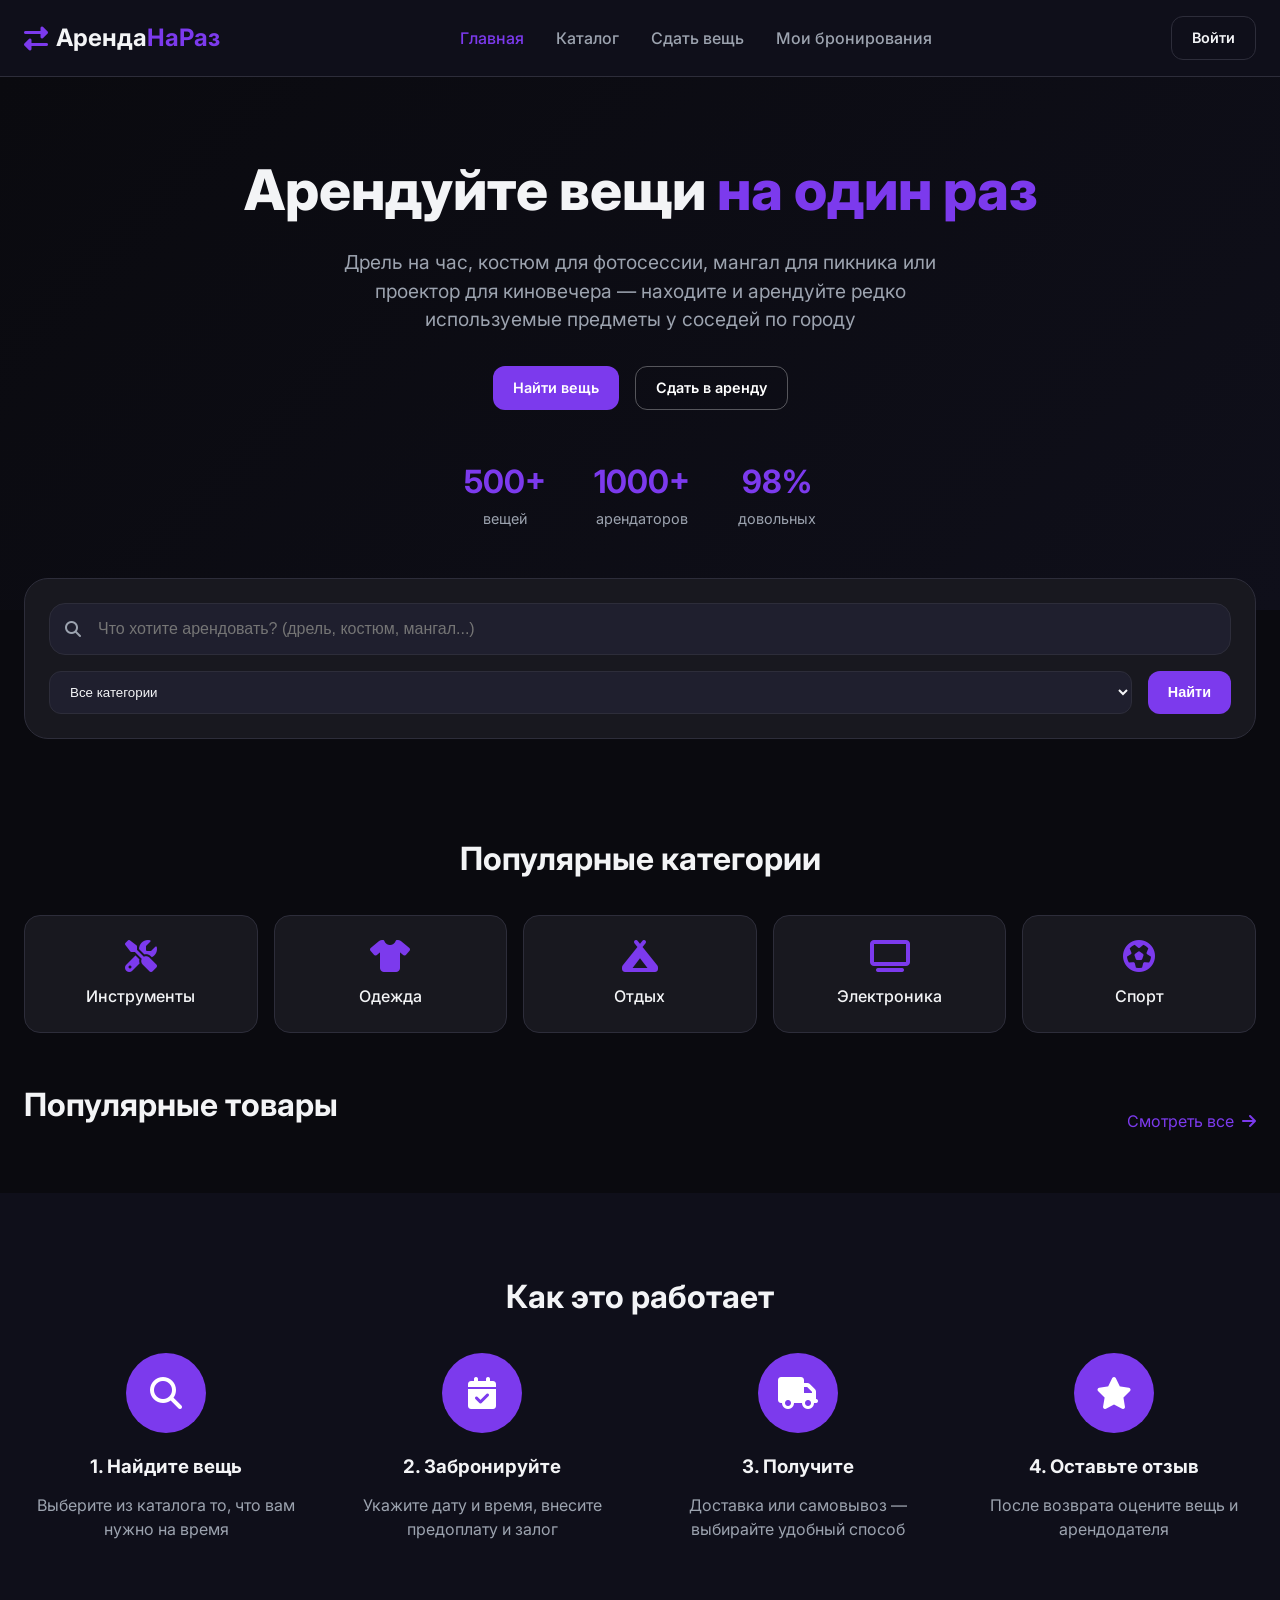
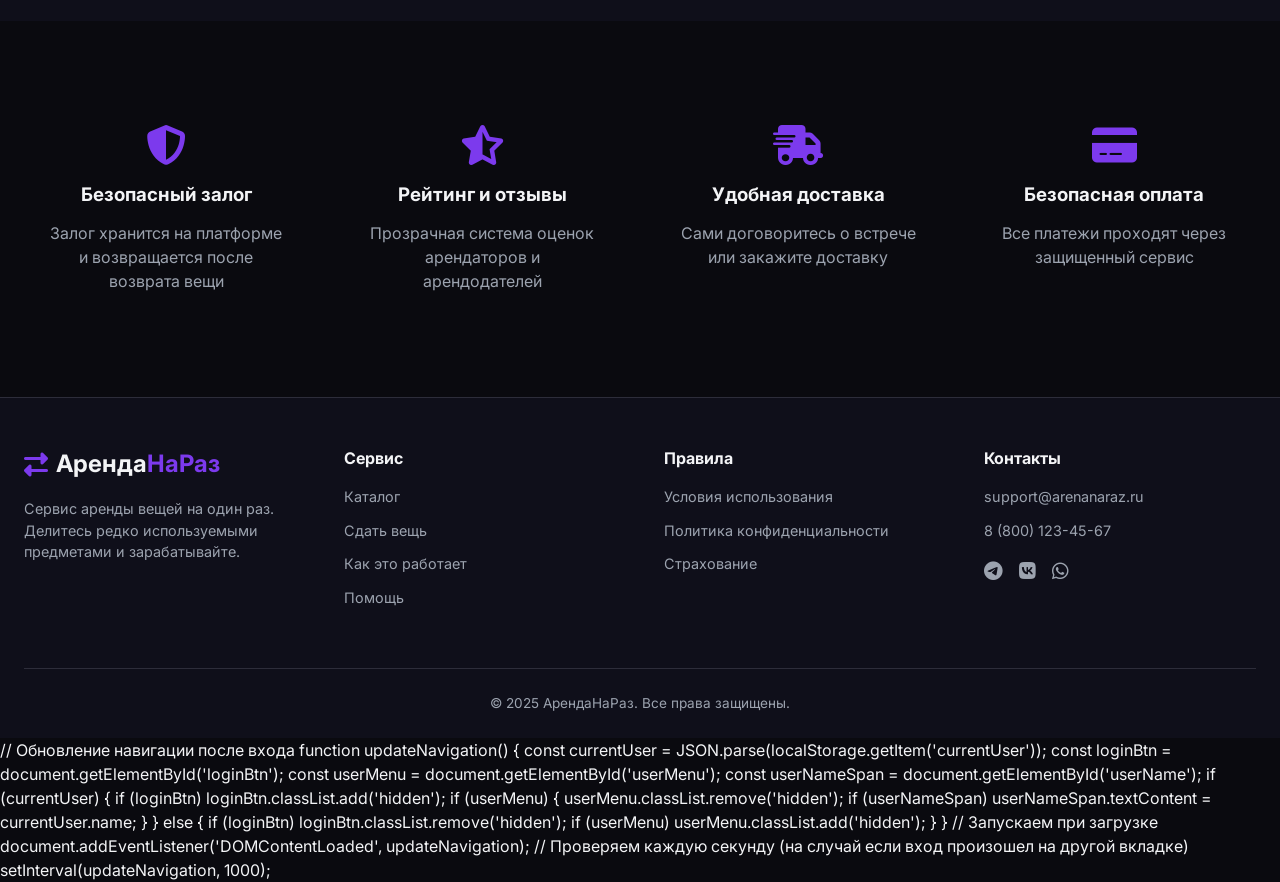
==== index.html @ 63123dda "Update index.html" ====
<!DOCTYPE html>
<html lang="ru">
<head>
    <meta charset="UTF-8">
    <meta name="viewport" content="width=device-width, initial-scale=1.0">
    <title>Аренда на раз | Сервис аренды вещей на один раз</title>
    <link rel="stylesheet" href="css/style.css">
    <link href="https://fonts.googleapis.com/css2?family=Inter:wght@300;400;500;600;700;800&display=swap" rel="stylesheet">
    <link rel="stylesheet" href="https://cdnjs.cloudflare.com/ajax/libs/font-awesome/6.4.0/css/all.min.css">
</head>
<body>
    <!-- Header -->
    <header class="header">
        <nav class="nav container">
            <a href="index.html" class="logo">
                <i class="fas fa-exchange-alt"></i>
                <span>Аренда<span class="accent">НаРаз</span></span>
            </a>
            <div class="nav-links">
                <a href="index.html" class="active">Главная</a>
                <a href="catalog.html">Каталог</a>
                <a href="create-listing.html">Сдать вещь</a>
                <a href="bookings.html">Мои бронирования</a>
            </div>
            <div class="nav-user" id="navUser">
                <a href="auth.html" class="btn btn-outline" id="loginBtn">Войти</a>
                <div class="user-menu hidden" id="userMenu">
                    <img src="https://ui-avatars.com/api/?background=7c3aed&color=fff&bold=true" alt="avatar" class="avatar">
                    <span id="userName"></span>
                    <i class="fas fa-chevron-down"></i>
                    <div class="dropdown">
                        <a href="profile.html"><i class="fas fa-user"></i> Профиль</a>
                        <a href="bookings.html"><i class="fas fa-calendar"></i> Бронирования</a>
                        <a href="#" id="logoutBtn"><i class="fas fa-sign-out-alt"></i> Выйти</a>
                    </div>
                </div>
            </div>
        </nav>
    </header>

    <main>
        <!-- Hero Section -->
        <section class="hero">
            <div class="container">
                <div class="hero-content">
                    <h1>Арендуйте вещи <span class="accent">на один раз</span></h1>
                    <p>Дрель на час, костюм для фотосессии, мангал для пикника или проектор для киновечера — находите и арендуйте редко используемые предметы у соседей по городу</p>
                    <div class="hero-buttons">
                        <a href="catalog.html" class="btn btn-primary">Найти вещь</a>
                        <a href="create-listing.html" class="btn btn-outline-light">Сдать в аренду</a>
                    </div>
                    <div class="hero-stats">
                        <div class="stat">
                            <span class="stat-number">500+</span>
                            <span class="stat-label">вещей</span>
                        </div>
                        <div class="stat">
                            <span class="stat-number">1000+</span>
                            <span class="stat-label">арендаторов</span>
                        </div>
                        <div class="stat">
                            <span class="stat-number">98%</span>
                            <span class="stat-label">довольных</span>
                        </div>
                    </div>
                </div>
            </div>
        </section>

        <!-- Search Section -->
        <section class="search-section">
            <div class="container">
                <div class="search-card">
                    <div class="search-input-group">
                        <i class="fas fa-search"></i>
                        <input type="text" id="searchInput" placeholder="Что хотите арендовать? (дрель, костюм, мангал...)">
                    </div>
                    <div class="search-filters">
                        <select id="categoryFilter">
                            <option value="">Все категории</option>
                            <option value="tools">Инструменты</option>
                            <option value="clothing">Одежда и аксессуары</option>
                            <option value="outdoor">Отдых и пикник</option>
                            <option value="electronics">Электроника</option>
                            <option value="sports">Спорт</option>
                        </select>
                        <button id="searchBtn" class="btn btn-primary">Найти</button>
                    </div>
                </div>
            </div>
        </section>

        <!-- Categories -->
        <section class="categories">
            <div class="container">
                <h2 class="section-title">Популярные категории</h2>
                <div class="categories-grid">
                    <div class="category-card" data-category="tools">
                        <i class="fas fa-tools"></i>
                        <span>Инструменты</span>
                    </div>
                    <div class="category-card" data-category="clothing">
                        <i class="fas fa-tshirt"></i>
                        <span>Одежда</span>
                    </div>
                    <div class="category-card" data-category="outdoor">
                        <i class="fas fa-campground"></i>
                        <span>Отдых</span>
                    </div>
                    <div class="category-card" data-category="electronics">
                        <i class="fas fa-tv"></i>
                        <span>Электроника</span>
                    </div>
                    <div class="category-card" data-category="sports">
                        <i class="fas fa-futbol"></i>
                        <span>Спорт</span>
                    </div>
                </div>
            </div>
        </section>

        <!-- Featured Items -->
        <section class="featured">
            <div class="container">
                <div class="section-header">
                    <h2 class="section-title">Популярные товары</h2>
                    <a href="catalog.html" class="view-all">Смотреть все <i class="fas fa-arrow-right"></i></a>
                </div>
                <div class="items-grid" id="featuredItems">
                    <!-- Items will be loaded by JS -->
                </div>
            </div>
        </section>

        <!-- How It Works -->
        <section class="how-it-works">
            <div class="container">
                <h2 class="section-title">Как это работает</h2>
                <div class="steps">
                    <div class="step">
                        <div class="step-icon"><i class="fas fa-search"></i></div>
                        <h3>1. Найдите вещь</h3>
                        <p>Выберите из каталога то, что вам нужно на время</p>
                    </div>
                    <div class="step">
                        <div class="step-icon"><i class="fas fa-calendar-check"></i></div>
                        <h3>2. Забронируйте</h3>
                        <p>Укажите дату и время, внесите предоплату и залог</p>
                    </div>
                    <div class="step">
                        <div class="step-icon"><i class="fas fa-truck"></i></div>
                        <h3>3. Получите</h3>
                        <p>Доставка или самовывоз — выбирайте удобный способ</p>
                    </div>
                    <div class="step">
                        <div class="step-icon"><i class="fas fa-star"></i></div>
                        <h3>4. Оставьте отзыв</h3>
                        <p>После возврата оцените вещь и арендодателя</p>
                    </div>
                </div>
            </div>
        </section>

        <!-- Features -->
        <section class="features">
            <div class="container">
                <div class="features-grid">
                    <div class="feature">
                        <i class="fas fa-shield-alt"></i>
                        <h3>Безопасный залог</h3>
                        <p>Залог хранится на платформе и возвращается после возврата вещи</p>
                    </div>
                    <div class="feature">
                        <i class="fas fa-star-half-alt"></i>
                        <h3>Рейтинг и отзывы</h3>
                        <p>Прозрачная система оценок арендаторов и арендодателей</p>
                    </div>
                    <div class="feature">
                        <i class="fas fa-truck-fast"></i>
                        <h3>Удобная доставка</h3>
                        <p>Сами договоритесь о встрече или закажите доставку</p>
                    </div>
                    <div class="feature">
                        <i class="fas fa-credit-card"></i>
                        <h3>Безопасная оплата</h3>
                        <p>Все платежи проходят через защищенный сервис</p>
                    </div>
                </div>
            </div>
        </section>
    </main>

    <footer class="footer">
        <div class="container">
            <div class="footer-content">
                <div class="footer-brand">
                    <a href="index.html" class="logo">
                        <i class="fas fa-exchange-alt"></i>
                        <span>Аренда<span class="accent">НаРаз</span></span>
                    </a>
                    <p>Сервис аренды вещей на один раз. Делитесь редко используемыми предметами и зарабатывайте.</p>
                </div>
                <div class="footer-links">
                    <h4>Сервис</h4>
                    <a href="catalog.html">Каталог</a>
                    <a href="create-listing.html">Сдать вещь</a>
                    <a href="#">Как это работает</a>
                    <a href="#">Помощь</a>
                </div>
                <div class="footer-links">
                    <h4>Правила</h4>
                    <a href="#">Условия использования</a>
                    <a href="#">Политика конфиденциальности</a>
                    <a href="#">Страхование</a>
                </div>
                <div class="footer-links">
                    <h4>Контакты</h4>
                    <a href="mailto:support@arenanaraz.ru">support@arenanaraz.ru</a>
                    <a href="tel:+78001234567">8 (800) 123-45-67</a>
                    <div class="socials">
                        <a href="#"><i class="fab fa-telegram"></i></a>
                        <a href="#"><i class="fab fa-vk"></i></a>
                        <a href="#"><i class="fab fa-whatsapp"></i></a>
                    </div>
                </div>
            </div>
            <div class="footer-bottom">
                <p>&copy; 2025 АрендаНаРаз. Все права защищены.</p>
            </div>
        </div>
    </footer>

    <script src="js/app.js"></script>
    <script>
        // Показываем ссылку на админ-панель только для администратора
        function updateAdminLink() {
            const currentUser = JSON.parse(localStorage.getItem('currentUser'));
            const adminEmail = 'mishkakirill12@gmail.com'; // ← ЗДЕСЬ ЗАМЕНИТЬ НА ВАШ EMAIL
            const navLinks = document.querySelector('.nav-links');
            
            if (navLinks) {
                let adminLink = document.querySelector('.admin-link');
                
                if (currentUser && currentUser.email === adminEmail) {
                    if (!adminLink) {
                        const link = document.createElement('a');
                        link.href = 'admin.html';
                        link.className = 'admin-link';
                        link.style.color = 'var(--primary)';
                        link.innerHTML = '👑 Админ-панель';
                        navLinks.appendChild(link);
                    }
                } else {
                    if (adminLink) {
                        adminLink.remove();
                    }
                }
            }
        }
        
        document.addEventListener('DOMContentLoaded', updateAdminLink);
        setInterval(updateAdminLink, 1000);
    </script>
    // Обновление навигации после входа
    function updateNavigation() {
        const currentUser = JSON.parse(localStorage.getItem('currentUser'));
        const loginBtn = document.getElementById('loginBtn');
        const userMenu = document.getElementById('userMenu');
        const userNameSpan = document.getElementById('userName');
        
        if (currentUser) {
            if (loginBtn) loginBtn.classList.add('hidden');
            if (userMenu) {
                userMenu.classList.remove('hidden');
                if (userNameSpan) userNameSpan.textContent = currentUser.name;
            }
        } else {
            if (loginBtn) loginBtn.classList.remove('hidden');
            if (userMenu) userMenu.classList.add('hidden');
        }
    }
    
    // Запускаем при загрузке
    document.addEventListener('DOMContentLoaded', updateNavigation);
    
    // Проверяем каждую секунду (на случай если вход произошел на другой вкладке)
    setInterval(updateNavigation, 1000);
</script>
</body>
</script>
</html>
---- css/style.css ----
* {
    margin: 0;
    padding: 0;
    box-sizing: border-box;
}

:root {
    --primary: #7c3aed;
    --primary-dark: #6d28d9;
    --primary-light: #8b5cf6;
    --secondary: #ec489a;
    --dark: #0f0f1a;
    --darker: #0a0a0f;
    --gray: #1f1f2e;
    --gray-light: #2a2a3a;
    --text: #f3f4f6;
    --text-muted: #9ca3af;
    --success: #10b981;
    --warning: #f59e0b;
    --danger: #ef4444;
    --border: #2d2d3a;
    --card-bg: #18181f;
}

body {
    font-family: 'Inter', sans-serif;
    background-color: var(--darker);
    color: var(--text);
    line-height: 1.5;
}

.container {
    max-width: 1280px;
    margin: 0 auto;
    padding: 0 24px;
}

/* Header */
.header {
    background-color: var(--dark);
    border-bottom: 1px solid var(--border);
    position: sticky;
    top: 0;
    z-index: 100;
}

.nav {
    display: flex;
    justify-content: space-between;
    align-items: center;
    padding: 16px 24px;
}

.logo {
    display: flex;
    align-items: center;
    gap: 8px;
    font-size: 1.5rem;
    font-weight: 700;
    color: var(--text);
    text-decoration: none;
}

.logo i {
    color: var(--primary);
}

.accent {
    color: var(--primary);
}

.nav-links {
    display: flex;
    gap: 32px;
}

.nav-links a {
    color: var(--text-muted);
    text-decoration: none;
    font-weight: 500;
    transition: color 0.3s;
}

.nav-links a:hover,
.nav-links a.active {
    color: var(--primary);
}

.nav-user {
    position: relative;
}

.user-menu {
    display: flex;
    align-items: center;
    gap: 12px;
    cursor: pointer;
    position: relative;
}

.user-menu .avatar {
    width: 40px;
    height: 40px;
    border-radius: 50%;
    object-fit: cover;
}

.user-menu .dropdown {
    position: absolute;
    top: 100%;
    right: 0;
    background-color: var(--gray);
    border-radius: 12px;
    padding: 8px 0;
    min-width: 180px;
    opacity: 0;
    visibility: hidden;
    transform: translateY(-10px);
    transition: all 0.3s;
    z-index: 10;
}

.user-menu:hover .dropdown {
    opacity: 1;
    visibility: visible;
    transform: translateY(0);
}

.dropdown a {
    display: flex;
    align-items: center;
    gap: 12px;
    padding: 10px 16px;
    color: var(--text);
    text-decoration: none;
    transition: background 0.3s;
}

.dropdown a:hover {
    background-color: var(--gray-light);
}

/* Buttons */
.btn {
    display: inline-flex;
    align-items: center;
    gap: 8px;
    padding: 10px 20px;
    border-radius: 12px;
    font-weight: 600;
    text-decoration: none;
    transition: all 0.3s;
    cursor: pointer;
    border: none;
    font-size: 0.9rem;
}

.btn-primary {
    background-color: var(--primary);
    color: white;
}

.btn-primary:hover {
    background-color: var(--primary-dark);
    transform: translateY(-2px);
}

.btn-outline {
    background-color: transparent;
    border: 1px solid var(--border);
    color: var(--text);
}

.btn-outline:hover {
    border-color: var(--primary);
    color: var(--primary);
}

.btn-outline-light {
    background-color: transparent;
    border: 1px solid rgba(255,255,255,0.3);
    color: white;
}

.btn-outline-light:hover {
    background-color: rgba(255,255,255,0.1);
}

.btn-full {
    width: 100%;
    justify-content: center;
}

/* Hero Section */
.hero {
    background: linear-gradient(135deg, var(--darker) 0%, var(--dark) 100%);
    padding: 80px 0;
    text-align: center;
}

.hero h1 {
    font-size: 3.5rem;
    font-weight: 800;
    margin-bottom: 24px;
    line-height: 1.2;
}

.hero p {
    font-size: 1.2rem;
    color: var(--text-muted);
    max-width: 600px;
    margin: 0 auto 32px;
}

.hero-buttons {
    display: flex;
    gap: 16px;
    justify-content: center;
    margin-bottom: 48px;
}

.hero-stats {
    display: flex;
    justify-content: center;
    gap: 48px;
}

.stat {
    text-align: center;
}

.stat-number {
    display: block;
    font-size: 2rem;
    font-weight: 700;
    color: var(--primary);
}

.stat-label {
    color: var(--text-muted);
    font-size: 0.9rem;
}

/* Search Section */
.search-section {
    margin-top: -32px;
    margin-bottom: 48px;
}

.search-card {
    background-color: var(--card-bg);
    border-radius: 24px;
    padding: 24px;
    border: 1px solid var(--border);
}

.search-input-group {
    position: relative;
    margin-bottom: 16px;
}

.search-input-group i {
    position: absolute;
    left: 16px;
    top: 50%;
    transform: translateY(-50%);
    color: var(--text-muted);
}

.search-input-group input {
    width: 100%;
    padding: 16px 16px 16px 48px;
    background-color: var(--gray);
    border: 1px solid var(--border);
    border-radius: 16px;
    color: var(--text);
    font-size: 1rem;
}

.search-input-group input:focus {
    outline: none;
    border-color: var(--primary);
}

.search-filters {
    display: flex;
    gap: 16px;
}

.search-filters select {
    flex: 1;
    padding: 12px 16px;
    background-color: var(--gray);
    border: 1px solid var(--border);
    border-radius: 12px;
    color: var(--text);
    cursor: pointer;
}

/* Categories */
.categories {
    padding: 48px 0;
}

.section-title {
    font-size: 2rem;
    font-weight: 700;
    margin-bottom: 32px;
    text-align: center;
}

.categories-grid {
    display: grid;
    grid-template-columns: repeat(auto-fit, minmax(120px, 1fr));
    gap: 16px;
}

.category-card {
    background-color: var(--card-bg);
    border: 1px solid var(--border);
    border-radius: 16px;
    padding: 24px;
    text-align: center;
    cursor: pointer;
    transition: all 0.3s;
}

.category-card:hover {
    border-color: var(--primary);
    transform: translateY(-4px);
}

.category-card i {
    font-size: 2rem;
    color: var(--primary);
    margin-bottom: 12px;
}

.category-card span {
    display: block;
    font-weight: 500;
}

/* Items Grid */
.items-grid {
    display: grid;
    grid-template-columns: repeat(auto-fill, minmax(280px, 1fr));
    gap: 24px;
    margin-top: 32px;
}

.item-card {
    background-color: var(--card-bg);
    border-radius: 20px;
    overflow: hidden;
    border: 1px solid var(--border);
    transition: all 0.3s;
    cursor: pointer;
}

.item-card:hover {
    transform: translateY(-4px);
    border-color: var(--primary);
}

.item-image {
    height: 200px;
    background-size: cover;
    background-position: center;
    position: relative;
}

.item-category {
    position: absolute;
    top: 12px;
    left: 12px;
    background-color: rgba(0,0,0,0.7);
    padding: 4px 12px;
    border-radius: 20px;
    font-size: 0.75rem;
}

.item-info {
    padding: 16px;
}

.item-title {
    font-weight: 600;
    font-size: 1.1rem;
    margin-bottom: 8px;
}

.item-price {
    color: var(--primary);
    font-weight: 700;
    margin-bottom: 8px;
}

.item-deposit {
    color: var(--text-muted);
    font-size: 0.8rem;
}

.item-rating {
    display: flex;
    align-items: center;
    gap: 4px;
    margin-top: 8px;
    color: var(--warning);
    font-size: 0.85rem;
}

/* Section Header */
.section-header {
    display: flex;
    justify-content: space-between;
    align-items: center;
    margin-bottom: 32px;
}

.view-all {
    color: var(--primary);
    text-decoration: none;
    display: flex;
    align-items: center;
    gap: 8px;
}

/* How It Works */
.how-it-works {
    padding: 80px 0;
    background-color: var(--dark);
}

.steps {
    display: grid;
    grid-template-columns: repeat(auto-fit, minmax(240px, 1fr));
    gap: 32px;
    text-align: center;
}

.step-icon {
    width: 80px;
    height: 80px;
    background-color: var(--primary);
    border-radius: 50%;
    display: flex;
    align-items: center;
    justify-content: center;
    margin: 0 auto 20px;
}

.step-icon i {
    font-size: 2rem;
    color: white;
}

.step h3 {
    margin-bottom: 12px;
}

.step p {
    color: var(--text-muted);
}

/* Features */
.features {
    padding: 80px 0;
}

.features-grid {
    display: grid;
    grid-template-columns: repeat(auto-fit, minmax(250px, 1fr));
    gap: 32px;
}

.feature {
    text-align: center;
    padding: 24px;
}

.feature i {
    font-size: 2.5rem;
    color: var(--primary);
    margin-bottom: 16px;
}

.feature h3 {
    margin-bottom: 12px;
}

.feature p {
    color: var(--text-muted);
}

/* Footer */
.footer {
    background-color: var(--dark);
    border-top: 1px solid var(--border);
    padding: 48px 0 24px;
}

.footer-content {
    display: grid;
    grid-template-columns: repeat(auto-fit, minmax(200px, 1fr));
    gap: 48px;
    margin-bottom: 48px;
}

.footer-brand p {
    margin-top: 16px;
    color: var(--text-muted);
    font-size: 0.9rem;
}

.footer-links h4 {
    margin-bottom: 16px;
}

.footer-links a {
    display: block;
    color: var(--text-muted);
    text-decoration: none;
    margin-bottom: 12px;
    font-size: 0.9rem;
}

.footer-links a:hover {
    color: var(--primary);
}

.socials {
    display: flex;
    gap: 16px;
    margin-top: 16px;
}

.socials a {
    font-size: 1.2rem;
}

.footer-bottom {
    text-align: center;
    padding-top: 24px;
    border-top: 1px solid var(--border);
    color: var(--text-muted);
    font-size: 0.85rem;
}

/* Page Header */
.page-header {
    background: linear-gradient(135deg, var(--primary-dark) 0%, var(--primary) 100%);
    padding: 60px 0;
    text-align: center;
}

.page-header h1 {
    font-size: 2.5rem;
    margin-bottom: 12px;
}

/* Catalog Layout */
.catalog-layout {
    display: grid;
    grid-template-columns: 280px 1fr;
    gap: 32px;
    padding: 48px 0;
}

.catalog-filters {
    background-color: var(--card-bg);
    border-radius: 20px;
    padding: 24px;
    border: 1px solid var(--border);
    position: sticky;
    top: 100px;
}

.filter-group {
    margin-bottom: 24px;
}

.filter-group h3 {
    margin-bottom: 16px;
    font-size: 1rem;
}

.filter-categories label {
    display: flex;
    align-items: center;
    gap: 8px;
    margin-bottom: 12px;
    cursor: pointer;
}

.price-range {
    margin-top: 12px;
}

.price-range input {
    width: 100%;
    margin-bottom: 12px;
}

.price-values {
    display: flex;
    justify-content: space-between;
}

.rating-filter label {
    display: flex;
    align-items: center;
    gap: 8px;
    margin-bottom: 12px;
    cursor: pointer;
}

.catalog-header {
    display: flex;
    justify-content: space-between;
    align-items: center;
    margin-bottom: 24px;
}

.catalog-header select {
    padding: 8px 16px;
    background-color: var(--card-bg);
    border: 1px solid var(--border);
    border-radius: 12px;
    color: var(--text);
    cursor: pointer;
}

/* Item Details */
.item-details {
    padding: 48px 0;
}

.details-grid {
    display: grid;
    grid-template-columns: 1fr 1fr;
    gap: 48px;
}

.details-image {
    background-size: cover;
    background-position: center;
    border-radius: 24px;
    min-height: 400px;
}

.details-info h1 {
    font-size: 2rem;
    margin-bottom: 16px;
}

.details-price {
    background-color: var(--card-bg);
    padding: 24px;
    border-radius: 20px;
    margin: 24px 0;
}

.price-row {
    display: flex;
    justify-content: space-between;
    margin-bottom: 12px;
}

.price-row .price {
    font-size: 1.5rem;
    font-weight: 700;
    color: var(--primary);
}

.deposit-row {
    color: var(--text-muted);
    font-size: 0.9rem;
}

.booking-card {
    background-color: var(--card-bg);
    padding: 24px;
    border-radius: 20px;
    margin-top: 24px;
}

.date-picker {
    width: 100%;
    padding: 12px;
    background-color: var(--gray);
    border: 1px solid var(--border);
    border-radius: 12px;
    color: var(--text);
    margin-bottom: 16px;
}

.total-price {
    font-size: 1.2rem;
    font-weight: 700;
    margin: 16px 0;
}

/* Reviews */
.reviews-section {
    margin-top: 48px;
}

.review-card {
    background-color: var(--card-bg);
    border-radius: 16px;
    padding: 20px;
    margin-bottom: 16px;
}

.review-header {
    display: flex;
    justify-content: space-between;
    margin-bottom: 12px;
}

.reviewer-name {
    font-weight: 600;
}

.review-rating {
    color: var(--warning);
}

.review-text {
    color: var(--text-muted);
}

/* Profile */
.profile-layout {
    display: grid;
    grid-template-columns: 300px 1fr;
    gap: 32px;
    padding: 48px 0;
}

.profile-sidebar {
    background-color: var(--card-bg);
    border-radius: 20px;
    padding: 32px;
    text-align: center;
    border: 1px solid var(--border);
}

.profile-avatar img {
    width: 120px;
    height: 120px;
    border-radius: 50%;
    margin-bottom: 16px;
}

.profile-info h3 {
    margin-bottom: 8px;
}

.profile-info p {
    color: var(--text-muted);
    margin-bottom: 24px;
}

.profile-stats {
    display: flex;
    justify-content: space-around;
}

.profile-stats .stat span {
    font-size: 1.5rem;
    font-weight: 700;
    color: var(--primary);
}

.profile-stats .stat label {
    display: block;
    font-size: 0.8rem;
    color: var(--text-muted);
}

.profile-tabs {
    display: flex;
    gap: 12px;
    border-bottom: 1px solid var(--border);
    margin-bottom: 24px;
}

.tab-btn {
    padding: 12px 24px;
    background: none;
    border: none;
    color: var(--text-muted);
    cursor: pointer;
    font-weight: 500;
    transition: all 0.3s;
}

.tab-btn.active {
    color: var(--primary);
    border-bottom: 2px solid var(--primary);
}

.tab-content {
    display: none;
}

.tab-content.active {
    display: block;
}

.user-listings {
    display: grid;
    gap: 16px;
}

.listing-item {
    background-color: var(--card-bg);
    border-radius: 16px;
    padding: 16px;
    display: flex;
    justify-content: space-between;
    align-items: center;
    border: 1px solid var(--border);
}

.listing-info h4 {
    margin-bottom: 4px;
}

.listing-info p {
    color: var(--text-muted);
    font-size: 0.85rem;
}

.listing-actions {
    display: flex;
    gap: 12px;
}

.listing-actions button {
    background: none;
    border: none;
    cursor: pointer;
    font-size: 1rem;
}

/* Auth */
.auth-section {
    display: flex;
    align-items: center;
    justify-content: center;
    min-height: calc(100vh - 200px);
    padding: 48px 0;
}

.auth-card {
    background-color: var(--card-bg);
    border-radius: 24px;
    padding: 40px;
    max-width: 480px;
    width: 100%;
    border: 1px solid var(--border);
}

.auth-tabs {
    display: flex;
    gap: 16px;
    margin-bottom: 32px;
    border-bottom: 1px solid var(--border);
}

.auth-tab {
    padding: 12px 24px;
    background: none;
    border: none;
    color: var(--text-muted);
    cursor: pointer;
    font-weight: 600;
}

.auth-tab.active {
    color: var(--primary);
    border-bottom: 2px solid var(--primary);
}

.auth-form {
    display: none;
}

.auth-form.active {
    display: block;
}

.auth-form h2 {
    margin-bottom: 8px;
}

.auth-form p {
    color: var(--text-muted);
    margin-bottom: 24px;
}

.form-group {
    margin-bottom: 20px;
}

.form-group label {
    display: block;
    margin-bottom: 8px;
    font-weight: 500;
}

.form-control {
    width: 100%;
    padding: 12px 16px;
    background-color: var(--gray);
    border: 1px solid var(--border);
    border-radius: 12px;
    color: var(--text);
    font-size: 1rem;
}

.form-control:focus {
    outline: none;
    border-color: var(--primary);
}

.form-options {
    display: flex;
    justify-content: space-between;
    align-items: center;
    margin-bottom: 24px;
}

.checkbox {
    display: flex;
    align-items: center;
    gap: 8px;
    cursor: pointer;
}

.demo-credentials {
    margin-top: 24px;
    padding: 16px;
    background-color: var(--gray);
    border-radius: 12px;
    text-align: center;
}

.demo-credentials code {
    color: var(--primary);
    font-size: 0.9rem;
}

/* Create Listing */
.create-listing-section {
    padding: 48px 0;
}

.create-listing-card {
    background-color: var(--card-bg);
    border-radius: 24px;
    padding: 40px;
    border: 1px solid var(--border);
}

.form-row {
    display: grid;
    grid-template-columns: 1fr 1fr;
    gap: 24px;
    margin-bottom: 24px;
}

.full-width {
    grid-column: span 2;
}

/* Switch */
.switch {
    position: relative;
    display: inline-block;
    width: 50px;
    height: 24px;
}

.switch input {
    opacity: 0;
    width: 0;
    height: 0;
}

.slider {
    position: absolute;
    cursor: pointer;
    top: 0;
    left: 0;
    right: 0;
    bottom: 0;
    background-color: var(--gray);
    transition: 0.3s;
    border-radius: 34px;
}

.slider:before {
    position: absolute;
    content: "";
    height: 18px;
    width: 18px;
    left: 3px;
    bottom: 3px;
    background-color: white;
    transition: 0.3s;
    border-radius: 50%;
}

input:checked + .slider {
    background-color: var(--primary);
}

input:checked + .slider:before {
    transform: translateX(26px);
}

/* Image Upload */
.image-upload {
    border: 2px dashed var(--border);
    border-radius: 16px;
    padding: 32px;
    text-align: center;
    cursor: pointer;
}

.image-preview i {
    font-size: 3rem;
    color: var(--text-muted);
}

.image-preview p {
    margin-top: 8px;
    color: var(--text-muted);
}

/* Bookings */
.bookings-section {
    padding: 48px 0;
}

.bookings-tabs {
    display: flex;
    gap: 12px;
    margin-bottom: 32px;
    border-bottom: 1px solid var(--border);
}

.booking-tab {
    padding: 12px 24px;
    background: none;
    border: none;
    color: var(--text-muted);
    cursor: pointer;
    font-weight: 500;
}

.booking-tab.active {
    color: var(--primary);
    border-bottom: 2px solid var(--primary);
}

.booking-card {
    background-color: var(--card-bg);
    border-radius: 16px;
    padding: 20px;
    margin-bottom: 16px;
    display: flex;
    justify-content: space-between;
    align-items: center;
    border: 1px solid var(--border);
}

.booking-info h4 {
    margin-bottom: 8px;
}

.booking-info p {
    color: var(--text-muted);
    font-size: 0.85rem;
    margin-bottom: 4px;
}

.booking-status {
    display: inline-block;
    padding: 4px 12px;
    border-radius: 20px;
    font-size: 0.75rem;
    font-weight: 600;
}

.status-active {
    background-color: var(--success);
    color: white;
}

.status-pending {
    background-color: var(--warning);
    color: white;
}

.status-completed {
    background-color: var(--gray-light);
    color: var(--text);
}

.status-cancelled {
    background-color: var(--danger);
    color: white;
}

.booking-actions {
    display: flex;
    gap: 12px;
}

.booking-actions button {
    padding: 8px 16px;
    border-radius: 8px;
    border: none;
    cursor: pointer;
    font-weight: 500;
}

.btn-confirm {
    background-color: var(--success);
    color: white;
}

.btn-cancel {
    background-color: var(--danger);
    color: white;
}

/* Utilities */
.hidden {
    display: none !important;
}

.text-center {
    text-align: center;
}

.mt-4 {
    margin-top: 16px;
}

/* Responsive */
@media (max-width: 768px) {
    .nav {
        flex-wrap: wrap;
        gap: 16px;
    }
    
    .nav-links {
        order: 3;
        width: 100%;
        justify-content: center;
        gap: 20px;
    }
    
    .hero h1 {
        font-size: 2rem;
    }
    
    .catalog-layout {
        grid-template-columns: 1fr;
    }
    
    .profile-layout {
        grid-template-columns: 1fr;
    }
    
    .details-grid {
        grid-template-columns: 1fr;
    }
    
    .form-row {
        grid-template-columns: 1fr;
    }
    
    .full-width {
        grid-column: span 1;
    }
    
    .hero-stats {
        flex-wrap: wrap;
        gap: 24px;
    }
}
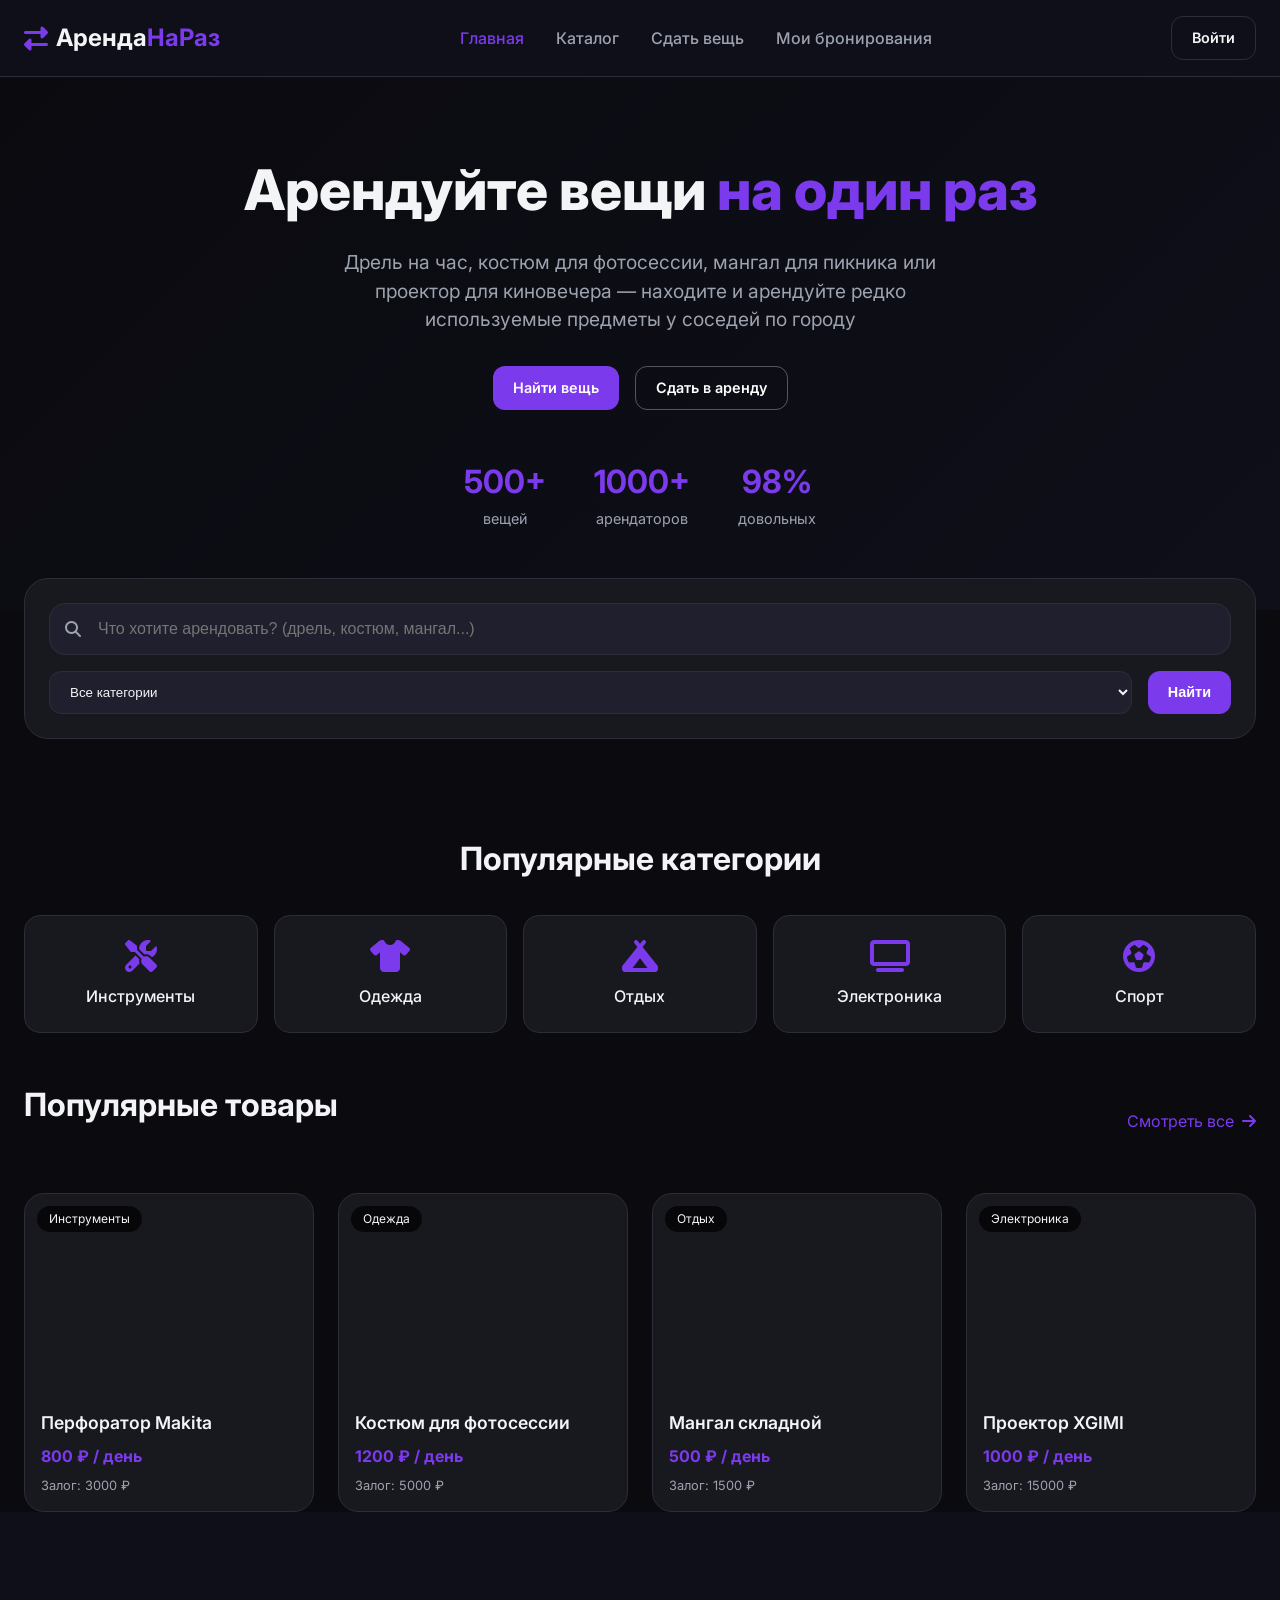
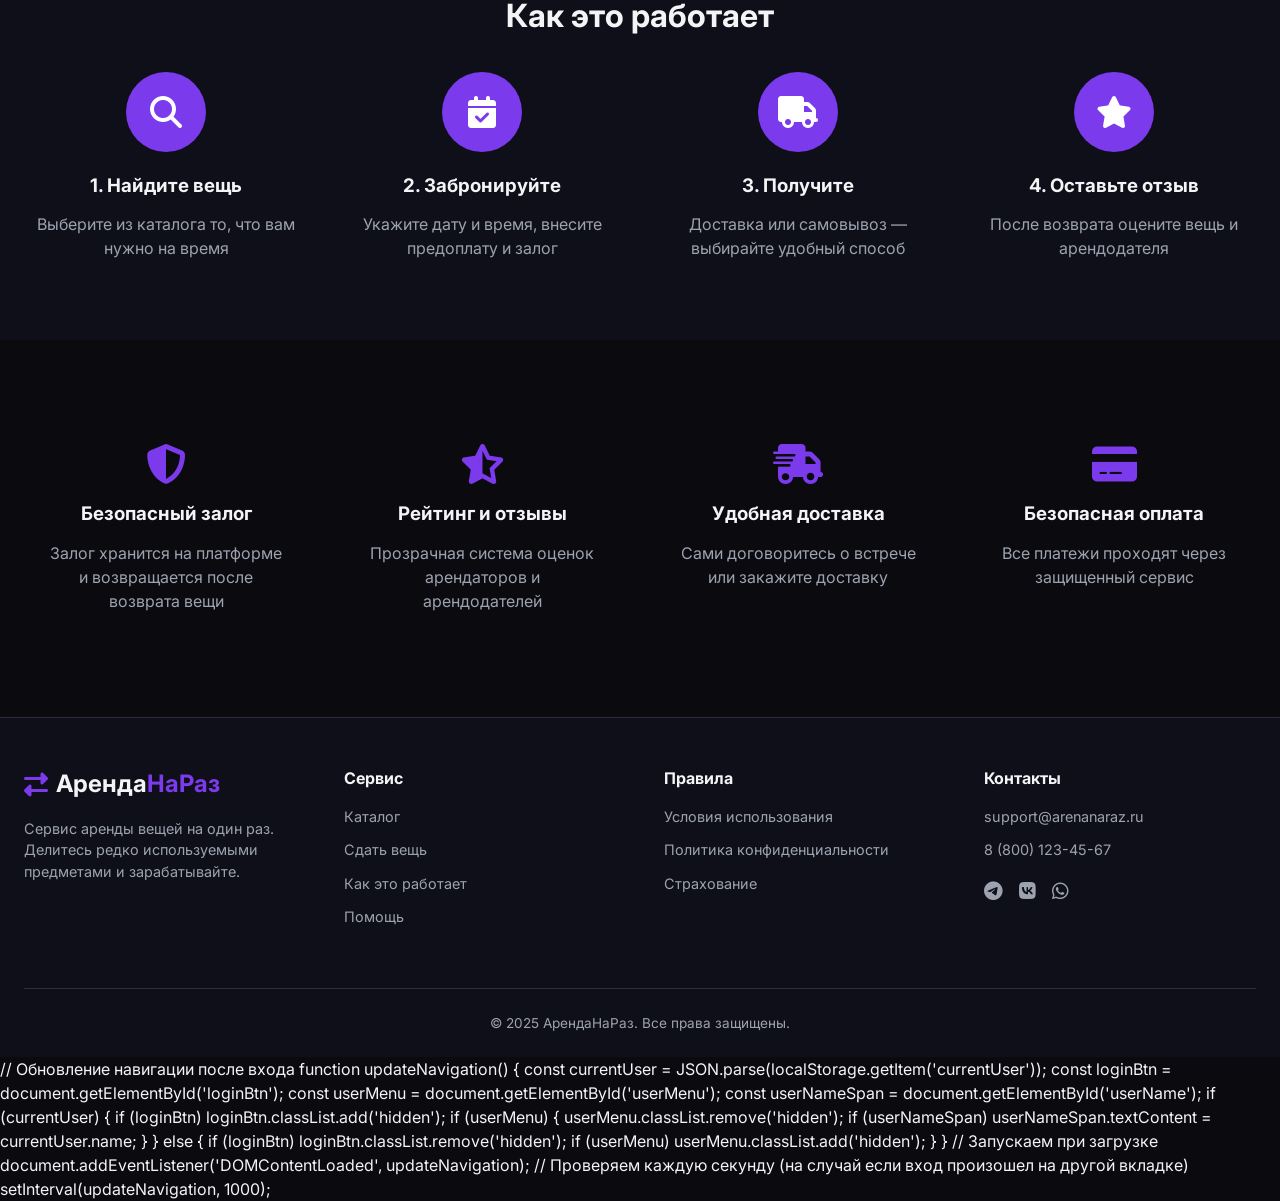
==== commit c815b43d: "Update index.html" ====
--- a/index.html
+++ b/index.html
@@ -23,18 +23,18 @@
                 <a href="bookings.html">Мои бронирования</a>
             </div>
             <div class="nav-user" id="navUser">
-                <a href="auth.html" class="btn btn-outline" id="loginBtn">Войти</a>
-                <div class="user-menu hidden" id="userMenu">
-                    <img src="https://ui-avatars.com/api/?background=7c3aed&color=fff&bold=true" alt="avatar" class="avatar">
-                    <span id="userName"></span>
-                    <i class="fas fa-chevron-down"></i>
-                    <div class="dropdown">
-                        <a href="profile.html"><i class="fas fa-user"></i> Профиль</a>
-                        <a href="bookings.html"><i class="fas fa-calendar"></i> Бронирования</a>
-                        <a href="#" id="logoutBtn"><i class="fas fa-sign-out-alt"></i> Выйти</a>
-                    </div>
-                </div>
-            </div>
+    <a href="auth.html" class="btn btn-outline" id="loginBtn">Войти</a>
+    <div class="user-menu hidden" id="userMenu">
+        <img src="https://ui-avatars.com/api/?background=7c3aed&color=fff&bold=true" alt="avatar" class="avatar">
+        <span id="userName"></span>
+        <i class="fas fa-chevron-down"></i>
+        <div class="dropdown">
+            <a href="profile.html"><i class="fas fa-user"></i> Профиль</a>
+            <a href="bookings.html"><i class="fas fa-calendar"></i> Бронирования</a>
+            <a href="#" id="logoutBtn"><i class="fas fa-sign-out-alt"></i> Выйти</a>
+        </div>
+    </div>
+</div>
         </nav>
     </header>
 
@@ -230,7 +230,7 @@
         </div>
     </footer>
 
-    <script src="js/app.js"></script>
+    <script src="js/app-new.js"></script>
     <script>
         // Показываем ссылку на админ-панель только для администратора
         function updateAdminLink() {
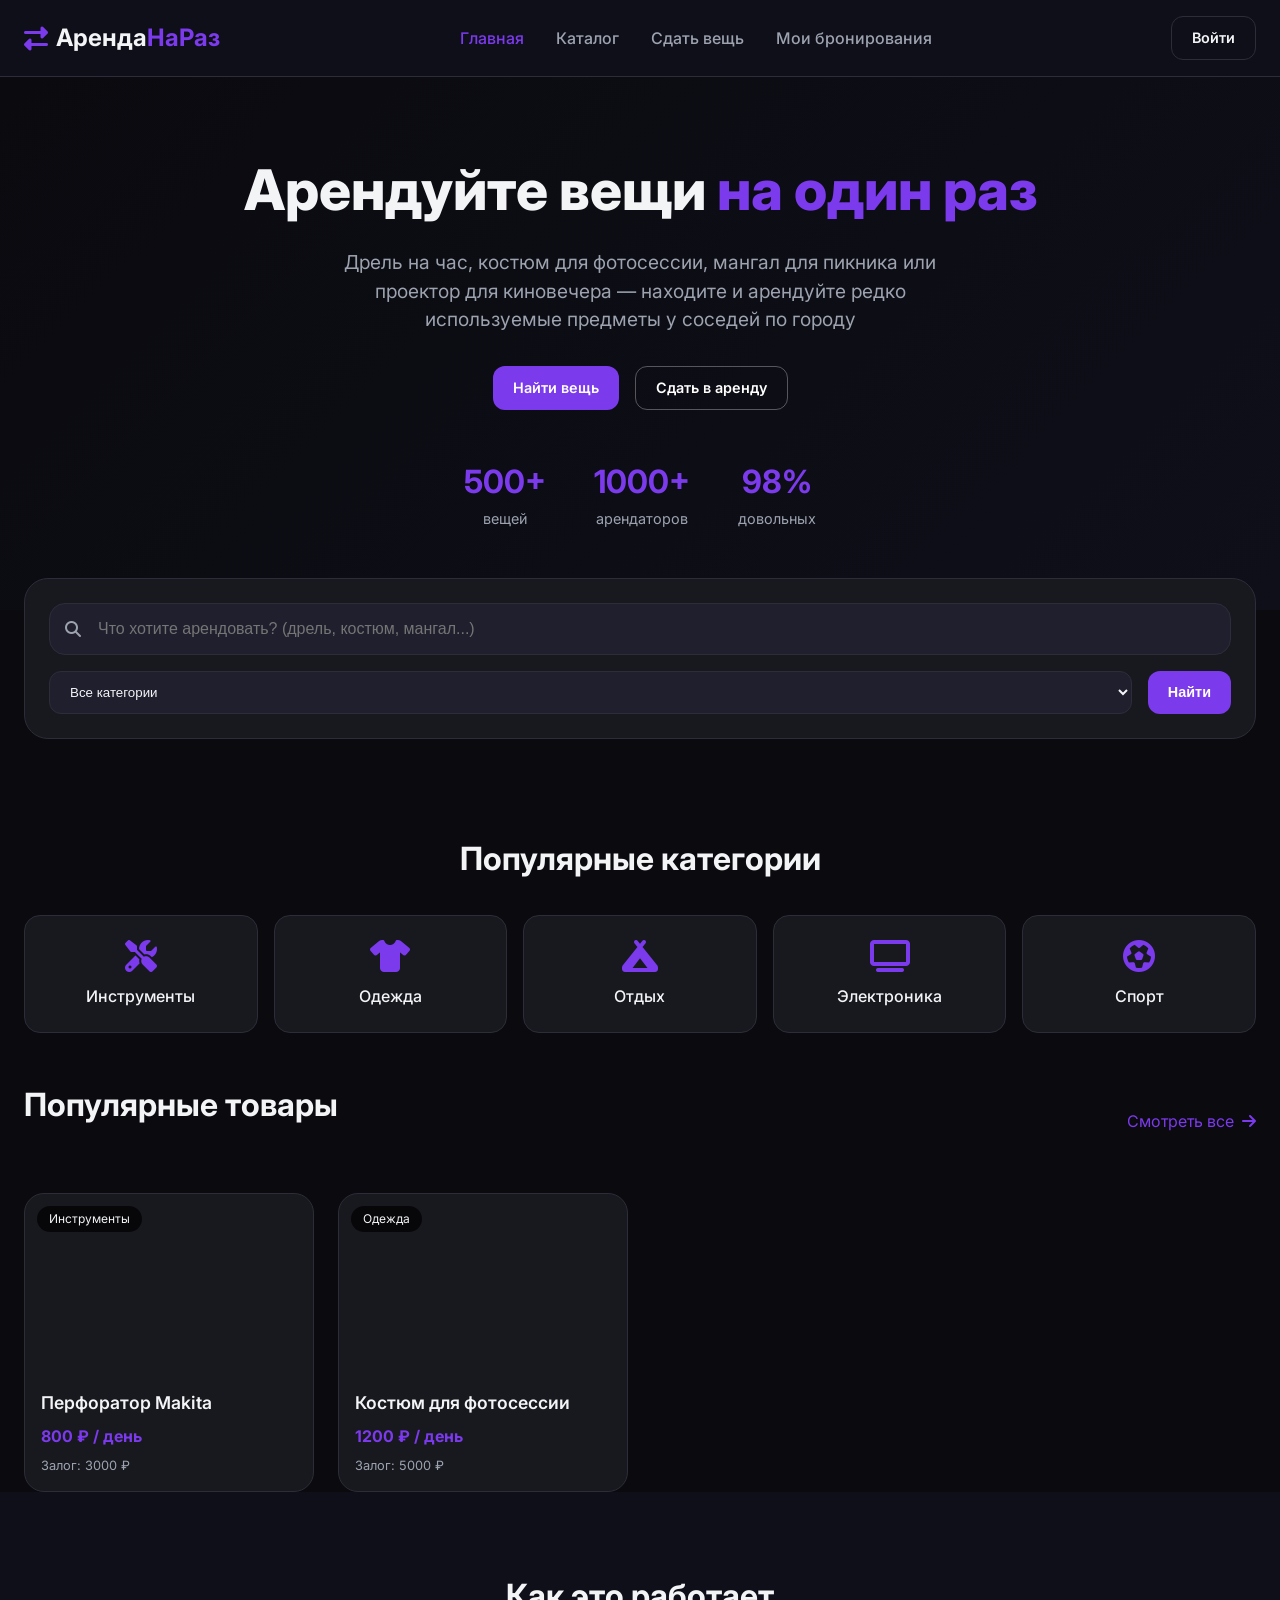
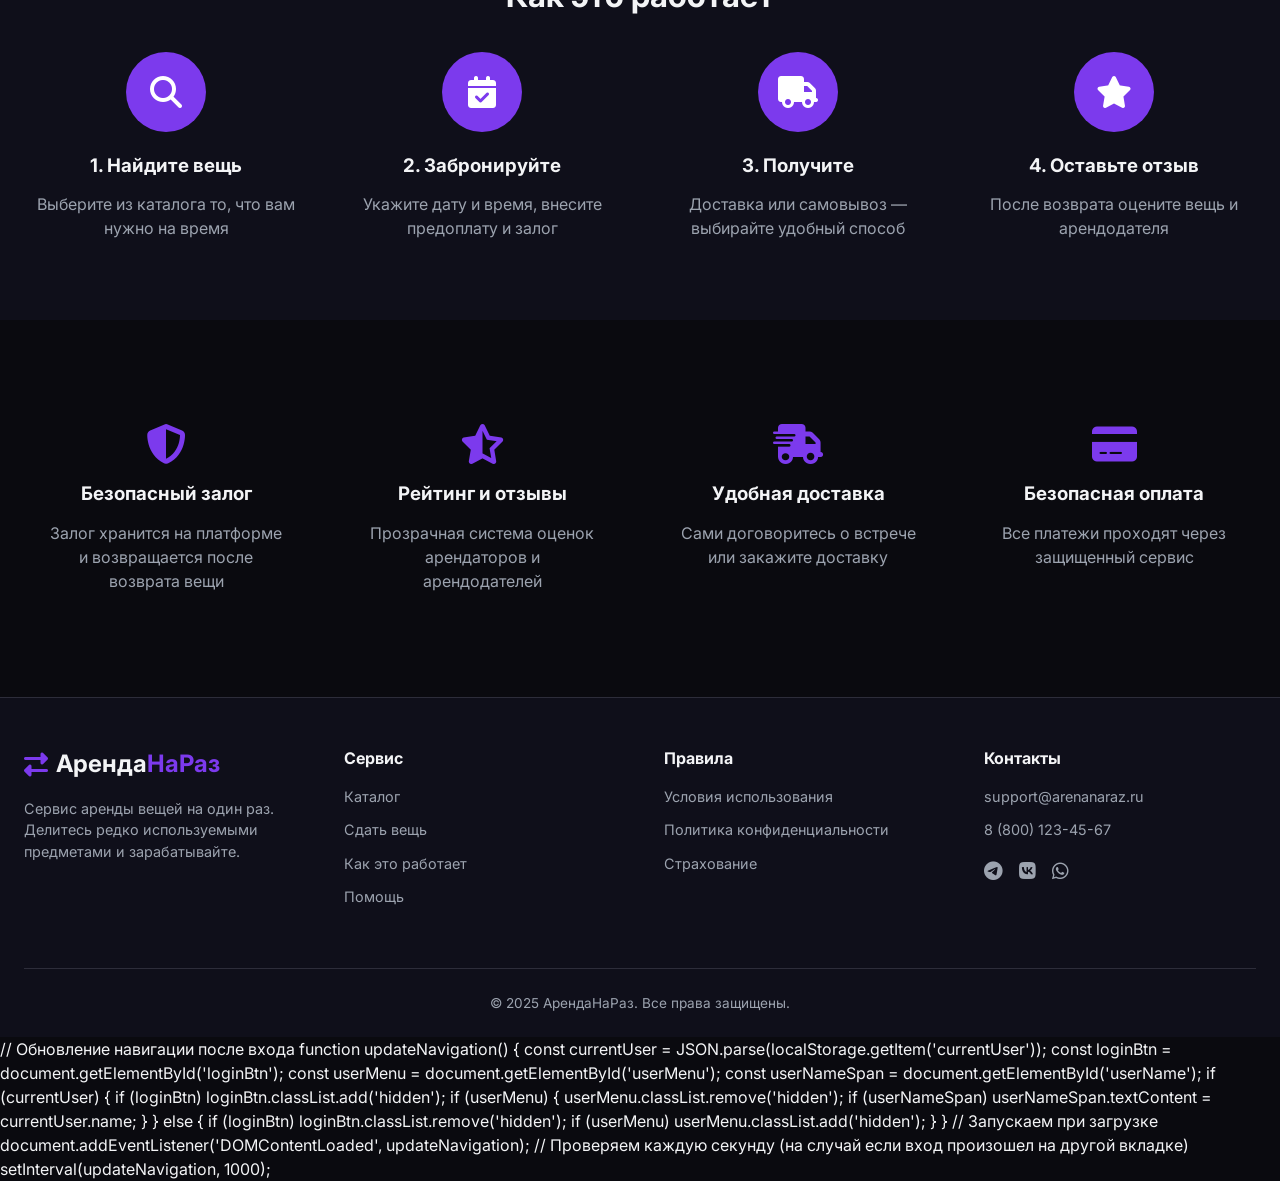
==== commit faf60885: "Update index.html" ====
--- a/index.html
+++ b/index.html
@@ -23,7 +23,7 @@
                 <a href="bookings.html">Мои бронирования</a>
             </div>
             <div class="nav-user" id="navUser">
-    <a href="auth.html" class="btn btn-outline" id="loginBtn">Войти</a>
+    <a href="login.html" class="btn btn-outline" id="loginBtn">Войти</a>
     <div class="user-menu hidden" id="userMenu">
         <img src="https://ui-avatars.com/api/?background=7c3aed&color=fff&bold=true" alt="avatar" class="avatar">
         <span id="userName"></span>
@@ -230,7 +230,7 @@
         </div>
     </footer>
 
-    <script src="js/app-new.js"></script>
+    <script src="js/app.js"></script>
     <script>
         // Показываем ссылку на админ-панель только для администратора
         function updateAdminLink() {
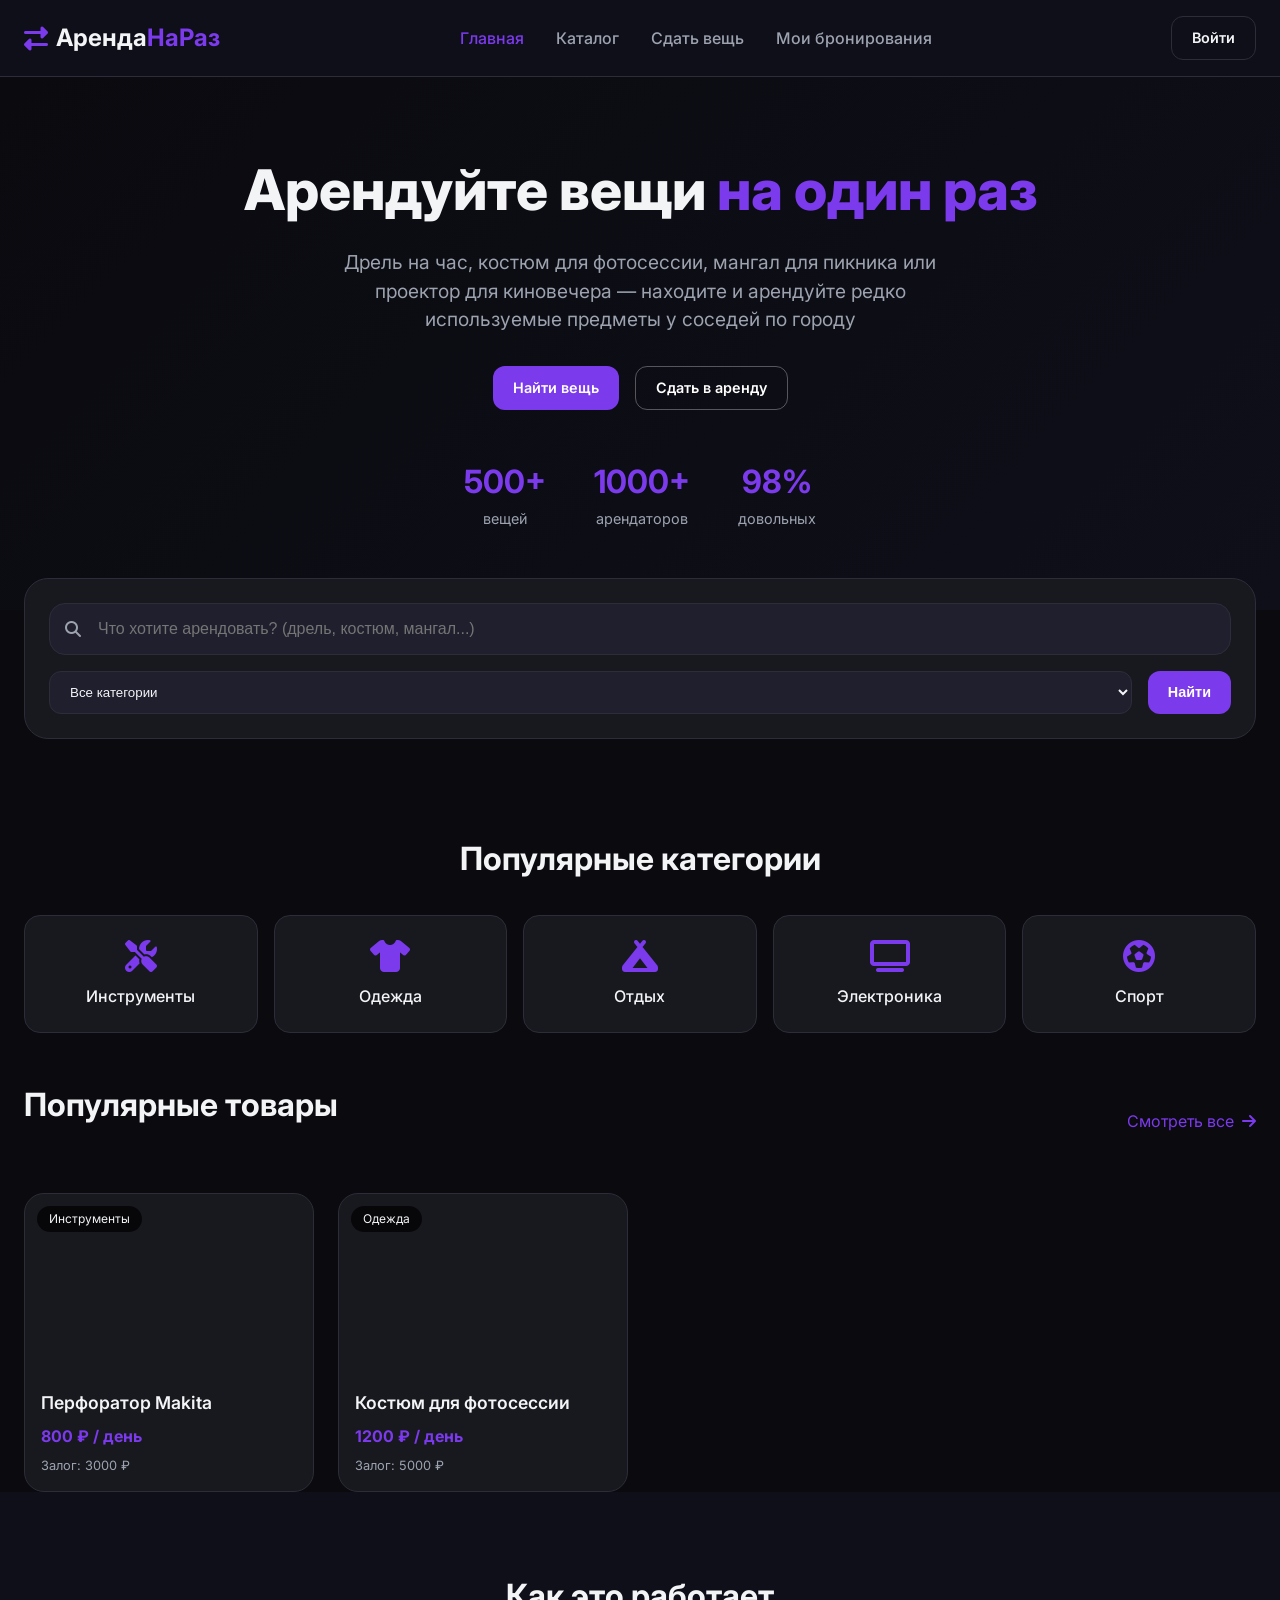
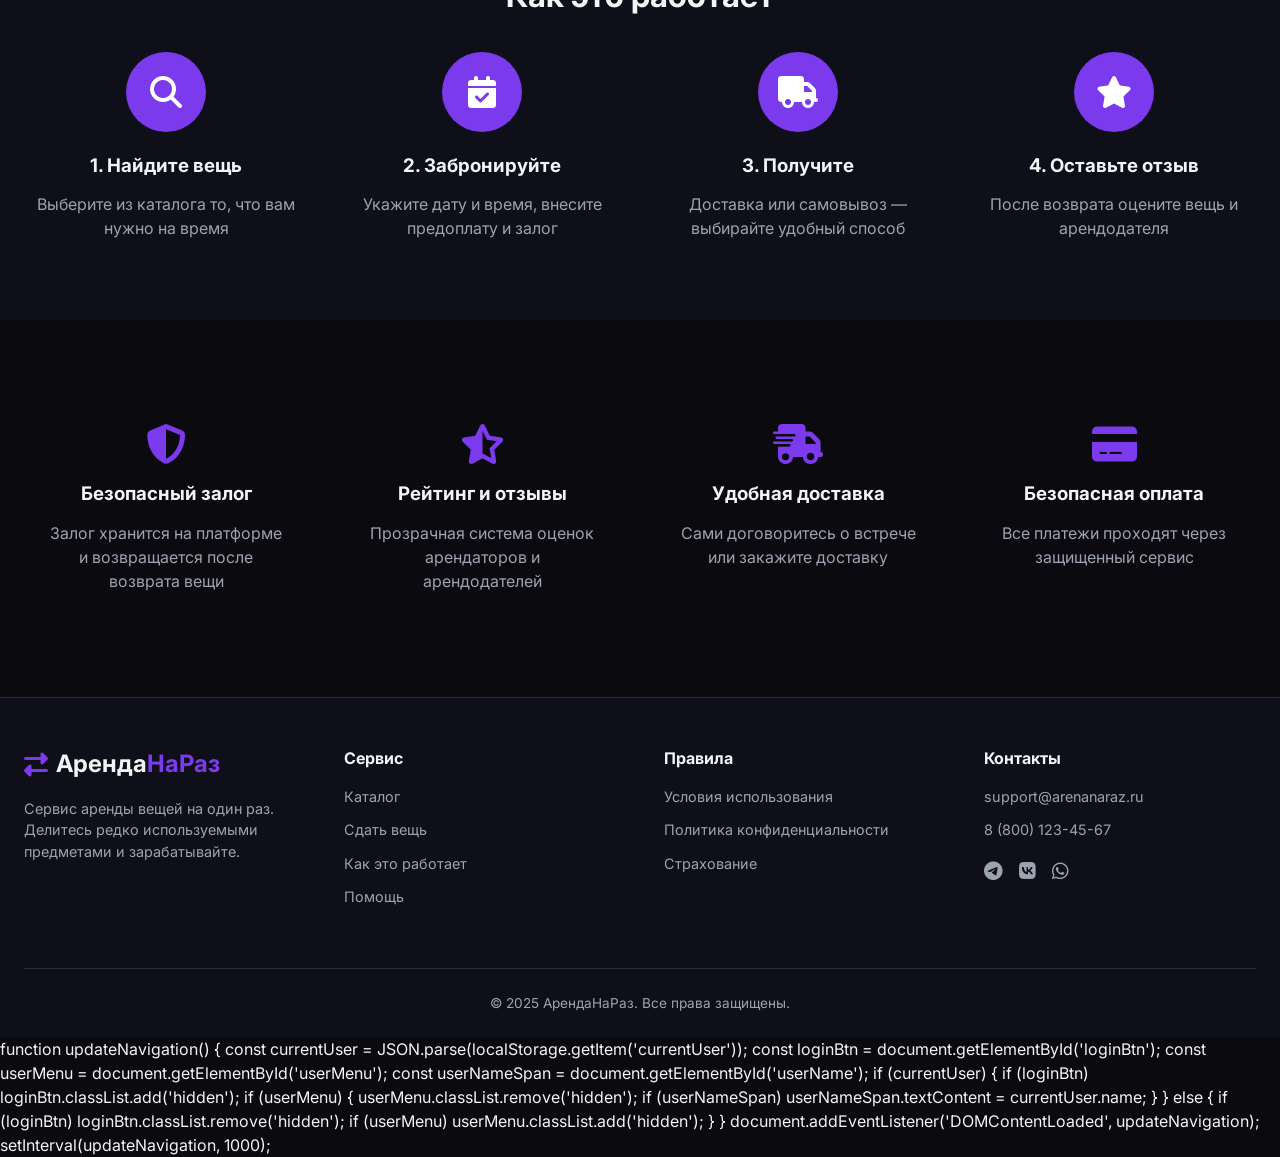
==== commit ade03722: "Update index.html" ====
--- a/index.html
+++ b/index.html
@@ -261,7 +261,7 @@
         document.addEventListener('DOMContentLoaded', updateAdminLink);
         setInterval(updateAdminLink, 1000);
     </script>
-    // Обновление навигации после входа
+     
     function updateNavigation() {
         const currentUser = JSON.parse(localStorage.getItem('currentUser'));
         const loginBtn = document.getElementById('loginBtn');
@@ -280,10 +280,10 @@
         }
     }
     
-    // Запускаем при загрузке
+   
     document.addEventListener('DOMContentLoaded', updateNavigation);
     
-    // Проверяем каждую секунду (на случай если вход произошел на другой вкладке)
+     
     setInterval(updateNavigation, 1000);
 </script>
 </body>
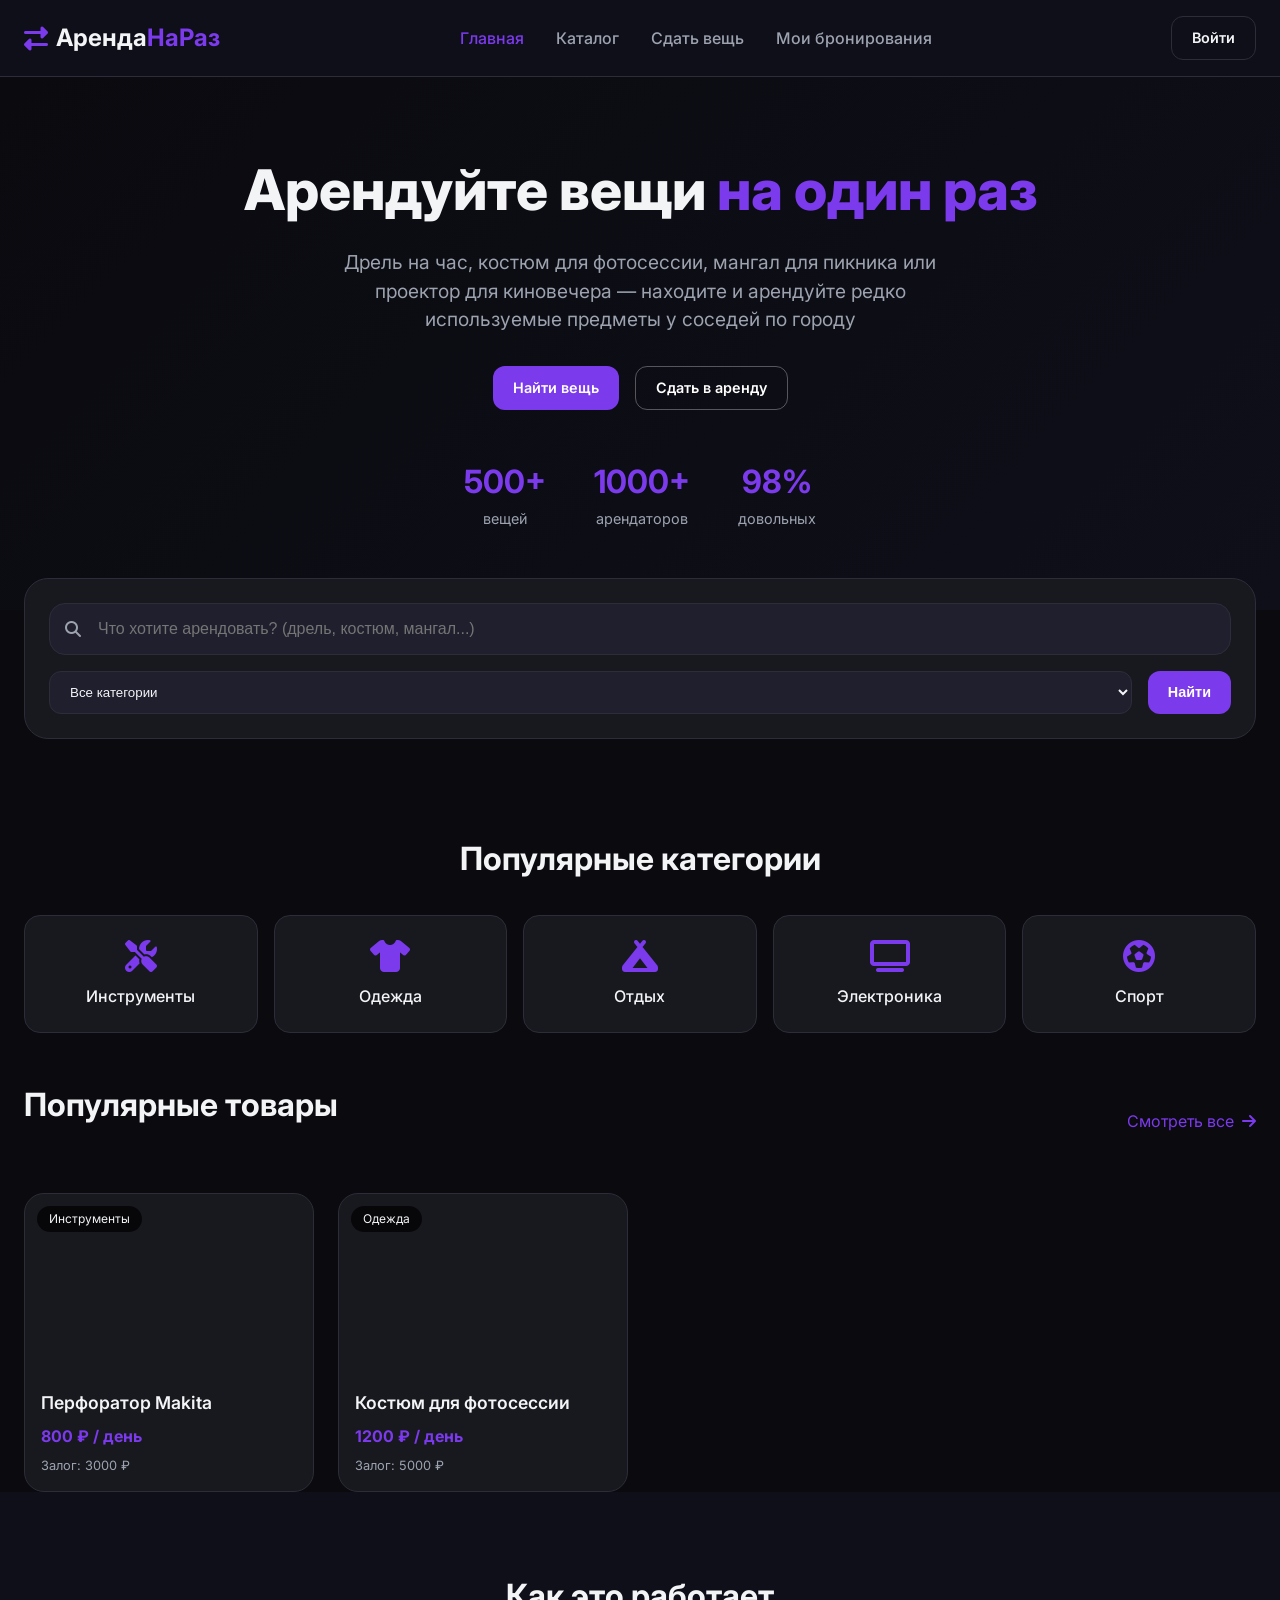
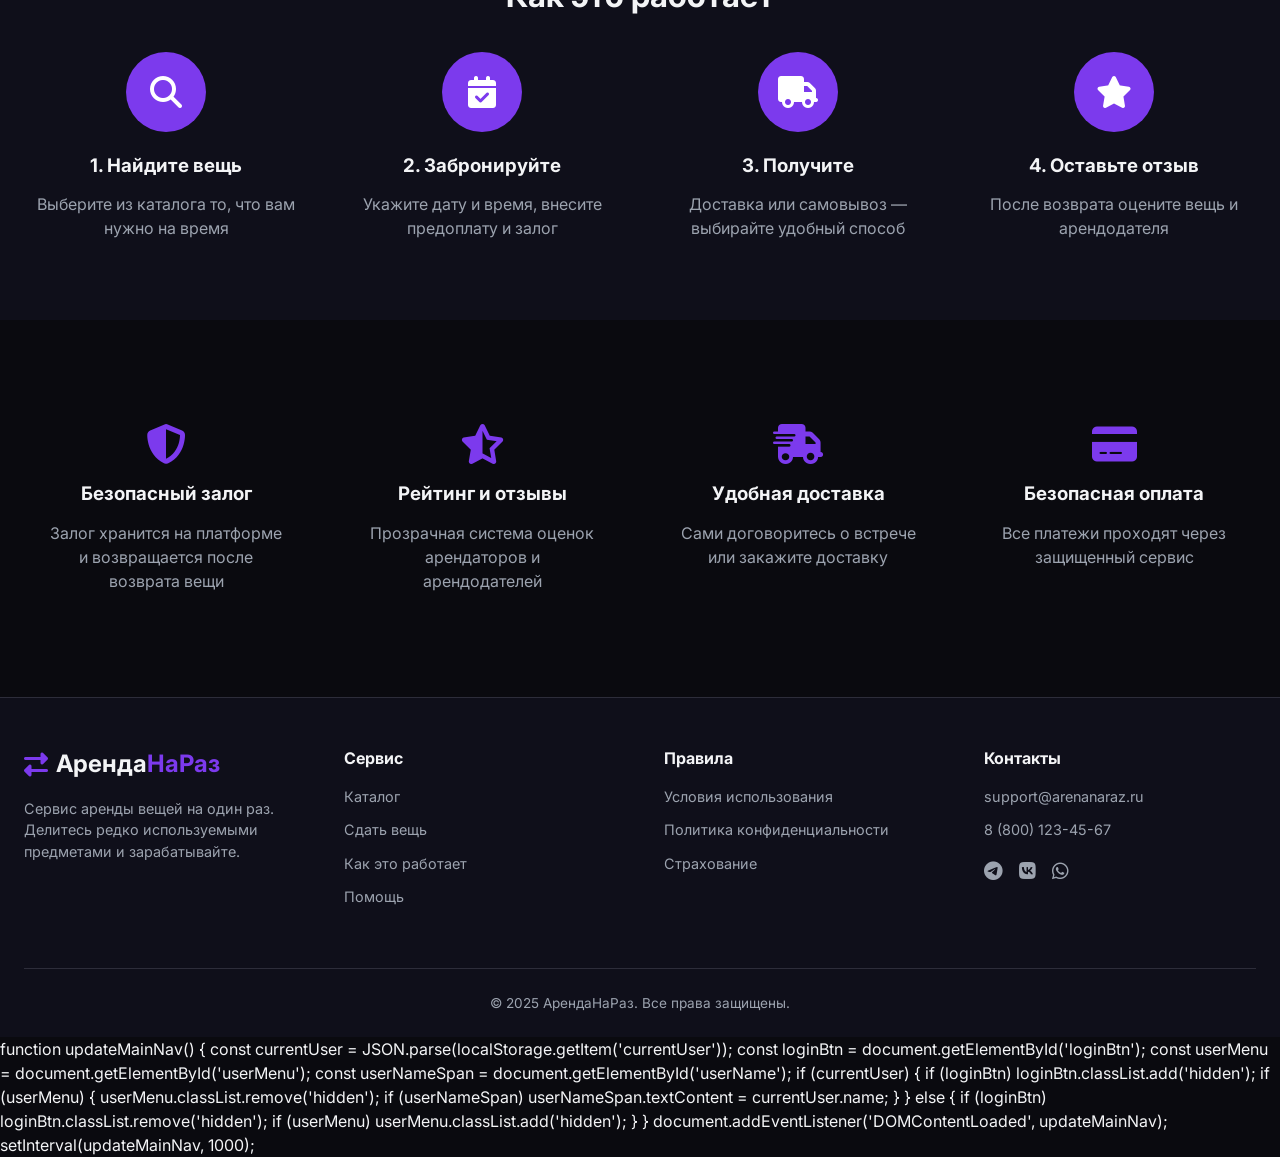
==== commit 5b47108a: "Update index.html" ====
--- a/index.html
+++ b/index.html
@@ -262,30 +262,26 @@
         setInterval(updateAdminLink, 1000);
     </script>
      
-    function updateNavigation() {
-        const currentUser = JSON.parse(localStorage.getItem('currentUser'));
-        const loginBtn = document.getElementById('loginBtn');
-        const userMenu = document.getElementById('userMenu');
-        const userNameSpan = document.getElementById('userName');
+function updateMainNav() {
+            const currentUser = JSON.parse(localStorage.getItem('currentUser'));
+            const loginBtn = document.getElementById('loginBtn');
+            const userMenu = document.getElementById('userMenu');
+            const userNameSpan = document.getElementById('userName');
+            
+            if (currentUser) {
+                if (loginBtn) loginBtn.classList.add('hidden');
+                if (userMenu) {
+                    userMenu.classList.remove('hidden');
+                    if (userNameSpan) userNameSpan.textContent = currentUser.name;
+                }
+            } else {
+                if (loginBtn) loginBtn.classList.remove('hidden');
+                if (userMenu) userMenu.classList.add('hidden');
+            }
+        }
         
-        if (currentUser) {
-            if (loginBtn) loginBtn.classList.add('hidden');
-            if (userMenu) {
-                userMenu.classList.remove('hidden');
-                if (userNameSpan) userNameSpan.textContent = currentUser.name;
-            }
-        } else {
-            if (loginBtn) loginBtn.classList.remove('hidden');
-            if (userMenu) userMenu.classList.add('hidden');
-        }
-    }
-    
-   
-    document.addEventListener('DOMContentLoaded', updateNavigation);
-    
-     
-    setInterval(updateNavigation, 1000);
-</script>
+        document.addEventListener('DOMContentLoaded', updateMainNav);
+        setInterval(updateMainNav, 1000);
+    </script>
 </body>
-</script>
 </html>
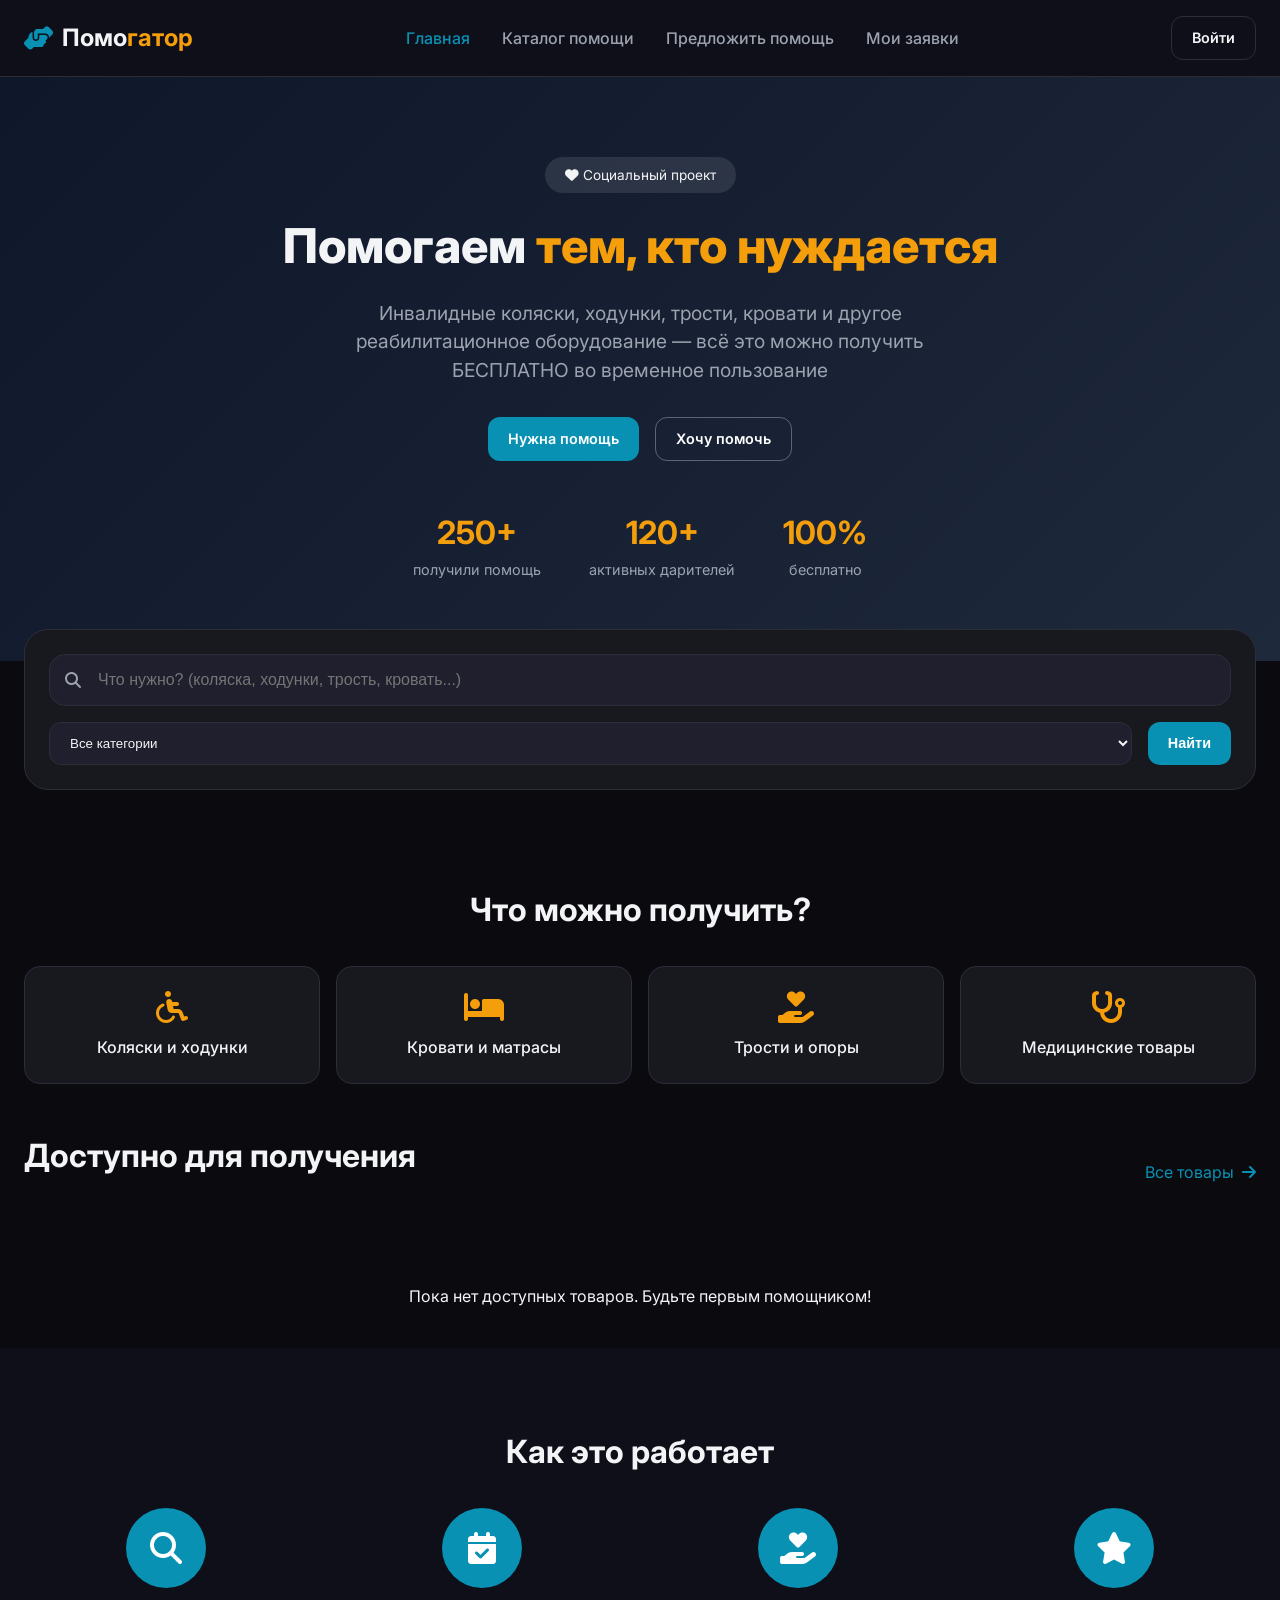
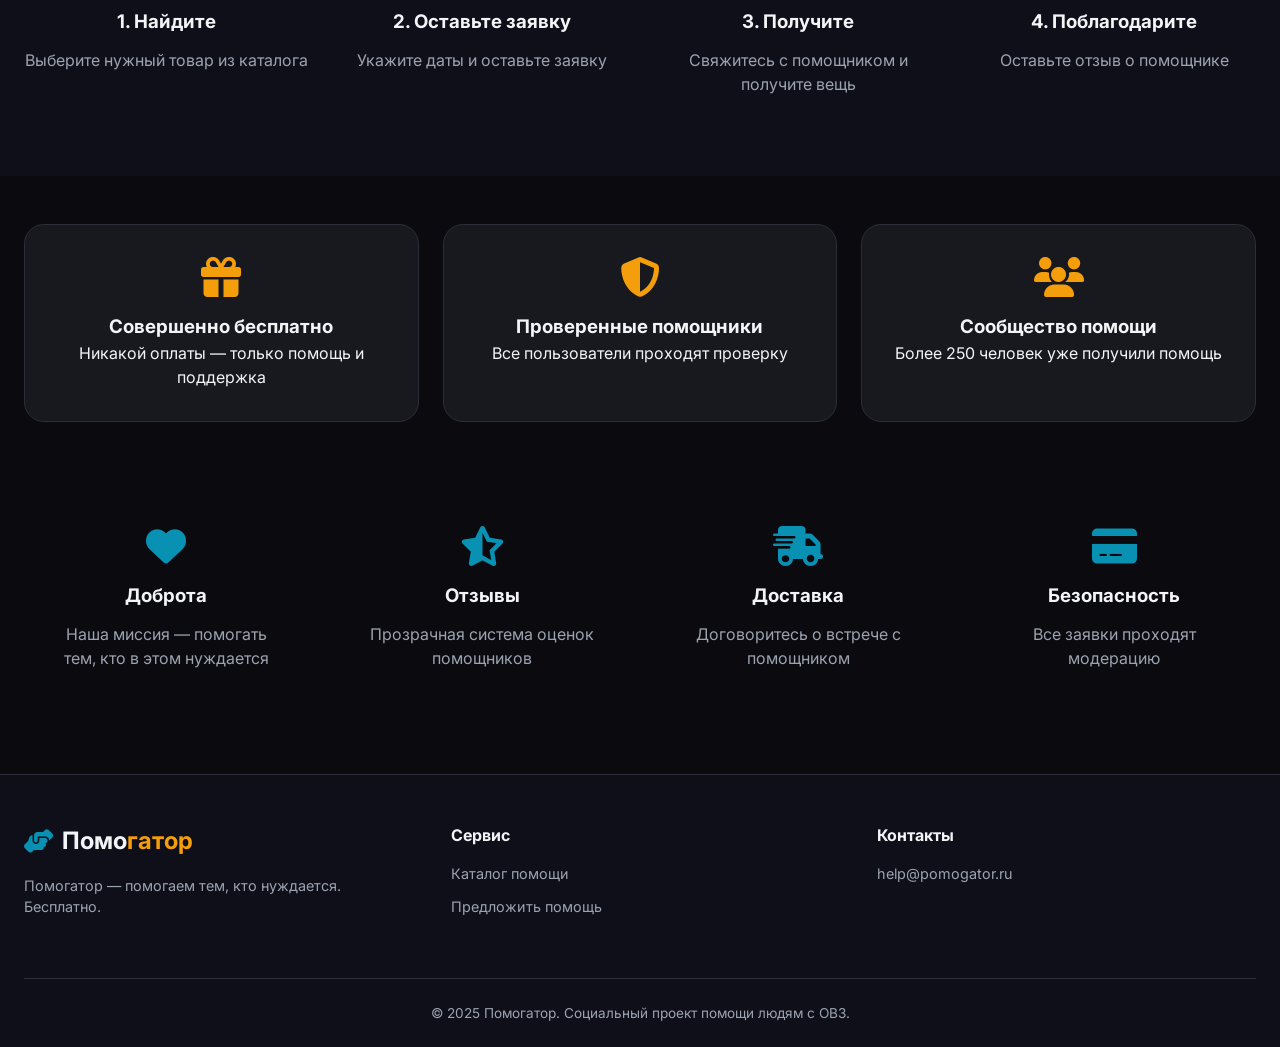
==== commit 1a422cd6: "Update index.html" ====
--- a/index.html
+++ b/index.html
@@ -3,86 +3,121 @@
 <head>
     <meta charset="UTF-8">
     <meta name="viewport" content="width=device-width, initial-scale=1.0">
-    <title>Аренда на раз | Сервис аренды вещей на один раз</title>
+    <title>Помогатор | Бесплатная помощь людям с ОВЗ</title>
     <link rel="stylesheet" href="css/style.css">
     <link href="https://fonts.googleapis.com/css2?family=Inter:wght@300;400;500;600;700;800&display=swap" rel="stylesheet">
     <link rel="stylesheet" href="https://cdnjs.cloudflare.com/ajax/libs/font-awesome/6.4.0/css/all.min.css">
+    <style>
+        .hero-badge {
+            background: rgba(255,255,255,0.1);
+            backdrop-filter: blur(10px);
+            display: inline-block;
+            padding: 8px 20px;
+            border-radius: 40px;
+            font-size: 0.85rem;
+            margin-bottom: 24px;
+        }
+        .hero h1 {
+            font-size: 3rem;
+        }
+        .help-cards {
+            display: grid;
+            grid-template-columns: repeat(auto-fit, minmax(280px, 1fr));
+            gap: 24px;
+            margin-top: 48px;
+        }
+        .help-card {
+            background: var(--card-bg);
+            border-radius: 20px;
+            padding: 32px;
+            text-align: center;
+            border: 1px solid var(--border);
+        }
+        .help-card i {
+            font-size: 2.5rem;
+            color: var(--accent);
+            margin-bottom: 16px;
+        }
+        @media (max-width: 768px) {
+            .hero h1 { font-size: 2rem; }
+        }
+    </style>
 </head>
 <body>
-    <!-- Header -->
     <header class="header">
         <nav class="nav container">
             <a href="index.html" class="logo">
-                <i class="fas fa-exchange-alt"></i>
-                <span>Аренда<span class="accent">НаРаз</span></span>
+                <i class="fas fa-hands-helping"></i>
+                <span>Помо<span class="accent">гатор</span></span>
             </a>
             <div class="nav-links">
                 <a href="index.html" class="active">Главная</a>
-                <a href="catalog.html">Каталог</a>
-                <a href="create-listing.html">Сдать вещь</a>
-                <a href="bookings.html">Мои бронирования</a>
+                <a href="catalog.html">Каталог помощи</a>
+                <a href="create-listing.html">Предложить помощь</a>
+                <a href="bookings.html">Мои заявки</a>
             </div>
             <div class="nav-user" id="navUser">
-    <a href="login.html" class="btn btn-outline" id="loginBtn">Войти</a>
-    <div class="user-menu hidden" id="userMenu">
-        <img src="https://ui-avatars.com/api/?background=7c3aed&color=fff&bold=true" alt="avatar" class="avatar">
-        <span id="userName"></span>
-        <i class="fas fa-chevron-down"></i>
-        <div class="dropdown">
-            <a href="profile.html"><i class="fas fa-user"></i> Профиль</a>
-            <a href="bookings.html"><i class="fas fa-calendar"></i> Бронирования</a>
-            <a href="#" id="logoutBtn"><i class="fas fa-sign-out-alt"></i> Выйти</a>
-        </div>
-    </div>
-</div>
+                <a href="login.html" class="btn btn-outline" id="loginBtn">Войти</a>
+                <div class="user-menu hidden" id="userMenu">
+                    <img src="https://ui-avatars.com/api/?background=0891b2&color=fff&bold=true" style="width: 40px; height: 40px; border-radius: 50%;">
+                    <span id="userName"></span>
+                    <i class="fas fa-chevron-down"></i>
+                    <div class="dropdown">
+                        <a href="profile.html">Профиль</a>
+                        <a href="bookings.html">Мои заявки</a>
+                        <a href="favorites.html"><i class="fas fa-heart"></i> Избранное</a>
+                        <a href="#" id="logoutBtn">Выйти</a>
+                    </div>
+                </div>
+            </div>
         </nav>
     </header>
 
     <main>
-        <!-- Hero Section -->
         <section class="hero">
             <div class="container">
                 <div class="hero-content">
-                    <h1>Арендуйте вещи <span class="accent">на один раз</span></h1>
-                    <p>Дрель на час, костюм для фотосессии, мангал для пикника или проектор для киновечера — находите и арендуйте редко используемые предметы у соседей по городу</p>
+                    <div class="hero-badge">
+                        <i class="fas fa-heart"></i> Социальный проект
+                    </div>
+                    <h1>Помогаем <span class="accent">тем, кто нуждается</span></h1>
+                    <p>Инвалидные коляски, ходунки, трости, кровати и другое реабилитационное оборудование — всё это можно получить БЕСПЛАТНО во временное пользование</p>
                     <div class="hero-buttons">
-                        <a href="catalog.html" class="btn btn-primary">Найти вещь</a>
-                        <a href="create-listing.html" class="btn btn-outline-light">Сдать в аренду</a>
+                        <a href="catalog.html" class="btn btn-primary">Нужна помощь</a>
+                        <a href="create-listing.html" class="btn btn-outline-light">Хочу помочь</a>
                     </div>
                     <div class="hero-stats">
                         <div class="stat">
-                            <span class="stat-number">500+</span>
-                            <span class="stat-label">вещей</span>
+                            <span class="stat-number">250+</span>
+                            <span class="stat-label">получили помощь</span>
                         </div>
                         <div class="stat">
-                            <span class="stat-number">1000+</span>
-                            <span class="stat-label">арендаторов</span>
+                            <span class="stat-number">120+</span>
+                            <span class="stat-label">активных дарителей</span>
                         </div>
                         <div class="stat">
-                            <span class="stat-number">98%</span>
-                            <span class="stat-label">довольных</span>
+                            <span class="stat-number">100%</span>
+                            <span class="stat-label">бесплатно</span>
                         </div>
                     </div>
                 </div>
             </div>
         </section>
 
-        <!-- Search Section -->
         <section class="search-section">
             <div class="container">
                 <div class="search-card">
                     <div class="search-input-group">
                         <i class="fas fa-search"></i>
-                        <input type="text" id="searchInput" placeholder="Что хотите арендовать? (дрель, костюм, мангал...)">
+                        <input type="text" id="searchInput" placeholder="Что нужно? (коляска, ходунки, трость, кровать...)">
                     </div>
                     <div class="search-filters">
                         <select id="categoryFilter">
                             <option value="">Все категории</option>
-                            <option value="tools">Инструменты</option>
-                            <option value="clothing">Одежда и аксессуары</option>
-                            <option value="outdoor">Отдых и пикник</option>
-                            <option value="electronics">Электроника</option>
-                            <option value="sports">Спорт</option>
+                            <option value="mobility">Средства передвижения</option>
+                            <option value="daily">Товары для быта</option>
+                            <option value="rehabilitation">Реабилитация</option>
+                            <option value="medical">Медицинские</option>
                         </select>
                         <button id="searchBtn" class="btn btn-primary">Найти</button>
                     </div>
@@ -90,101 +125,65 @@
             </div>
         </section>
 
-        <!-- Categories -->
         <section class="categories">
             <div class="container">
-                <h2 class="section-title">Популярные категории</h2>
+                <h2 class="section-title">Что можно получить?</h2>
                 <div class="categories-grid">
-                    <div class="category-card" data-category="tools">
-                        <i class="fas fa-tools"></i>
-                        <span>Инструменты</span>
-                    </div>
-                    <div class="category-card" data-category="clothing">
-                        <i class="fas fa-tshirt"></i>
-                        <span>Одежда</span>
-                    </div>
-                    <div class="category-card" data-category="outdoor">
-                        <i class="fas fa-campground"></i>
-                        <span>Отдых</span>
-                    </div>
-                    <div class="category-card" data-category="electronics">
-                        <i class="fas fa-tv"></i>
-                        <span>Электроника</span>
-                    </div>
-                    <div class="category-card" data-category="sports">
-                        <i class="fas fa-futbol"></i>
-                        <span>Спорт</span>
-                    </div>
-                </div>
-            </div>
-        </section>
-
-        <!-- Featured Items -->
+                    <div class="category-card" data-category="mobility"><i class="fas fa-wheelchair"></i><span>Коляски и ходунки</span></div>
+                    <div class="category-card" data-category="daily"><i class="fas fa-bed"></i><span>Кровати и матрасы</span></div>
+                    <div class="category-card" data-category="rehabilitation"><i class="fas fa-hand-holding-heart"></i><span>Трости и опоры</span></div>
+                    <div class="category-card" data-category="medical"><i class="fas fa-stethoscope"></i><span>Медицинские товары</span></div>
+                </div>
+            </div>
+        </section>
+
         <section class="featured">
             <div class="container">
                 <div class="section-header">
-                    <h2 class="section-title">Популярные товары</h2>
-                    <a href="catalog.html" class="view-all">Смотреть все <i class="fas fa-arrow-right"></i></a>
-                </div>
-                <div class="items-grid" id="featuredItems">
-                    <!-- Items will be loaded by JS -->
-                </div>
-            </div>
-        </section>
-
-        <!-- How It Works -->
+                    <h2 class="section-title">Доступно для получения</h2>
+                    <a href="catalog.html" class="view-all">Все товары <i class="fas fa-arrow-right"></i></a>
+                </div>
+                <div class="items-grid" id="featuredItems"></div>
+            </div>
+        </section>
+
         <section class="how-it-works">
             <div class="container">
                 <h2 class="section-title">Как это работает</h2>
                 <div class="steps">
-                    <div class="step">
-                        <div class="step-icon"><i class="fas fa-search"></i></div>
-                        <h3>1. Найдите вещь</h3>
-                        <p>Выберите из каталога то, что вам нужно на время</p>
-                    </div>
-                    <div class="step">
-                        <div class="step-icon"><i class="fas fa-calendar-check"></i></div>
-                        <h3>2. Забронируйте</h3>
-                        <p>Укажите дату и время, внесите предоплату и залог</p>
-                    </div>
-                    <div class="step">
-                        <div class="step-icon"><i class="fas fa-truck"></i></div>
-                        <h3>3. Получите</h3>
-                        <p>Доставка или самовывоз — выбирайте удобный способ</p>
-                    </div>
-                    <div class="step">
-                        <div class="step-icon"><i class="fas fa-star"></i></div>
-                        <h3>4. Оставьте отзыв</h3>
-                        <p>После возврата оцените вещь и арендодателя</p>
-                    </div>
-                </div>
-            </div>
-        </section>
-
-        <!-- Features -->
+                    <div class="step"><div class="step-icon"><i class="fas fa-search"></i></div><h3>1. Найдите</h3><p>Выберите нужный товар из каталога</p></div>
+                    <div class="step"><div class="step-icon"><i class="fas fa-calendar-check"></i></div><h3>2. Оставьте заявку</h3><p>Укажите даты и оставьте заявку</p></div>
+                    <div class="step"><div class="step-icon"><i class="fas fa-hand-holding-heart"></i></div><h3>3. Получите</h3><p>Свяжитесь с помощником и получите вещь</p></div>
+                    <div class="step"><div class="step-icon"><i class="fas fa-star"></i></div><h3>4. Поблагодарите</h3><p>Оставьте отзыв о помощнике</p></div>
+                </div>
+            </div>
+        </section>
+
+        <div class="help-cards container">
+            <div class="help-card">
+                <i class="fas fa-gift"></i>
+                <h3>Совершенно бесплатно</h3>
+                <p>Никакой оплаты — только помощь и поддержка</p>
+            </div>
+            <div class="help-card">
+                <i class="fas fa-shield-alt"></i>
+                <h3>Проверенные помощники</h3>
+                <p>Все пользователи проходят проверку</p>
+            </div>
+            <div class="help-card">
+                <i class="fas fa-users"></i>
+                <h3>Сообщество помощи</h3>
+                <p>Более 250 человек уже получили помощь</p>
+            </div>
+        </div>
+
         <section class="features">
             <div class="container">
                 <div class="features-grid">
-                    <div class="feature">
-                        <i class="fas fa-shield-alt"></i>
-                        <h3>Безопасный залог</h3>
-                        <p>Залог хранится на платформе и возвращается после возврата вещи</p>
-                    </div>
-                    <div class="feature">
-                        <i class="fas fa-star-half-alt"></i>
-                        <h3>Рейтинг и отзывы</h3>
-                        <p>Прозрачная система оценок арендаторов и арендодателей</p>
-                    </div>
-                    <div class="feature">
-                        <i class="fas fa-truck-fast"></i>
-                        <h3>Удобная доставка</h3>
-                        <p>Сами договоритесь о встрече или закажите доставку</p>
-                    </div>
-                    <div class="feature">
-                        <i class="fas fa-credit-card"></i>
-                        <h3>Безопасная оплата</h3>
-                        <p>Все платежи проходят через защищенный сервис</p>
-                    </div>
+                    <div class="feature"><i class="fas fa-heart"></i><h3>Доброта</h3><p>Наша миссия — помогать тем, кто в этом нуждается</p></div>
+                    <div class="feature"><i class="fas fa-star-half-alt"></i><h3>Отзывы</h3><p>Прозрачная система оценок помощников</p></div>
+                    <div class="feature"><i class="fas fa-truck-fast"></i><h3>Доставка</h3><p>Договоритесь о встрече с помощником</p></div>
+                    <div class="feature"><i class="fas fa-credit-card"></i><h3>Безопасность</h3><p>Все заявки проходят модерацию</p></div>
                 </div>
             </div>
         </section>
@@ -194,53 +193,50 @@
         <div class="container">
             <div class="footer-content">
                 <div class="footer-brand">
-                    <a href="index.html" class="logo">
-                        <i class="fas fa-exchange-alt"></i>
-                        <span>Аренда<span class="accent">НаРаз</span></span>
-                    </a>
-                    <p>Сервис аренды вещей на один раз. Делитесь редко используемыми предметами и зарабатывайте.</p>
+                    <a href="index.html" class="logo"><i class="fas fa-hands-helping"></i><span>Помо<span class="accent">гатор</span></span></a>
+                    <p>Помогатор — помогаем тем, кто нуждается. Бесплатно.</p>
                 </div>
                 <div class="footer-links">
                     <h4>Сервис</h4>
-                    <a href="catalog.html">Каталог</a>
-                    <a href="create-listing.html">Сдать вещь</a>
-                    <a href="#">Как это работает</a>
-                    <a href="#">Помощь</a>
-                </div>
-                <div class="footer-links">
-                    <h4>Правила</h4>
-                    <a href="#">Условия использования</a>
-                    <a href="#">Политика конфиденциальности</a>
-                    <a href="#">Страхование</a>
+                    <a href="catalog.html">Каталог помощи</a>
+                    <a href="create-listing.html">Предложить помощь</a>
                 </div>
                 <div class="footer-links">
                     <h4>Контакты</h4>
-                    <a href="mailto:support@arenanaraz.ru">support@arenanaraz.ru</a>
-                    <a href="tel:+78001234567">8 (800) 123-45-67</a>
-                    <div class="socials">
-                        <a href="#"><i class="fab fa-telegram"></i></a>
-                        <a href="#"><i class="fab fa-vk"></i></a>
-                        <a href="#"><i class="fab fa-whatsapp"></i></a>
-                    </div>
+                    <a href="mailto:help@pomogator.ru">help@pomogator.ru</a>
                 </div>
             </div>
             <div class="footer-bottom">
-                <p>&copy; 2025 АрендаНаРаз. Все права защищены.</p>
+                <p>&copy; 2025 Помогатор. Социальный проект помощи людям с ОВЗ.</p>
             </div>
         </div>
     </footer>
 
     <script src="js/app.js"></script>
     <script>
-        // Показываем ссылку на админ-панель только для администратора
+        function updateMenu() {
+            const user = JSON.parse(localStorage.getItem('currentUser'));
+            const loginBtn = document.getElementById('loginBtn');
+            const userMenu = document.getElementById('userMenu');
+            const userNameSpan = document.getElementById('userName');
+            
+            if (user && user.name) {
+                if (loginBtn) loginBtn.classList.add('hidden');
+                if (userMenu) userMenu.classList.remove('hidden');
+                if (userNameSpan) userNameSpan.innerText = user.name;
+            } else {
+                if (loginBtn) loginBtn.classList.remove('hidden');
+                if (userMenu) userMenu.classList.add('hidden');
+            }
+        }
+        
         function updateAdminLink() {
             const currentUser = JSON.parse(localStorage.getItem('currentUser'));
-            const adminEmail = 'mishkakirill12@gmail.com'; // ← ЗДЕСЬ ЗАМЕНИТЬ НА ВАШ EMAIL
+            const adminEmail = 'mishkakirill12@gmail.com';
             const navLinks = document.querySelector('.nav-links');
             
             if (navLinks) {
                 let adminLink = document.querySelector('.admin-link');
-                
                 if (currentUser && currentUser.email === adminEmail) {
                     if (!adminLink) {
                         const link = document.createElement('a');
@@ -250,38 +246,69 @@
                         link.innerHTML = '👑 Админ-панель';
                         navLinks.appendChild(link);
                     }
-                } else {
-                    if (adminLink) {
-                        adminLink.remove();
-                    }
+                } else if (adminLink) {
+                    adminLink.remove();
                 }
             }
         }
         
-        document.addEventListener('DOMContentLoaded', updateAdminLink);
-        setInterval(updateAdminLink, 1000);
-    </script>
-     
-function updateMainNav() {
-            const currentUser = JSON.parse(localStorage.getItem('currentUser'));
-            const loginBtn = document.getElementById('loginBtn');
-            const userMenu = document.getElementById('userMenu');
-            const userNameSpan = document.getElementById('userName');
-            
-            if (currentUser) {
-                if (loginBtn) loginBtn.classList.add('hidden');
-                if (userMenu) {
-                    userMenu.classList.remove('hidden');
-                    if (userNameSpan) userNameSpan.textContent = currentUser.name;
-                }
-            } else {
-                if (loginBtn) loginBtn.classList.remove('hidden');
-                if (userMenu) userMenu.classList.add('hidden');
+        const logoutBtn = document.getElementById('logoutBtn');
+        if (logoutBtn) {
+            logoutBtn.onclick = function(e) {
+                e.preventDefault();
+                localStorage.removeItem('currentUser');
+                updateMenu();
+                updateAdminLink();
+                window.location.href = 'index.html';
+                return false;
+            };
+        }
+        
+        document.addEventListener('DOMContentLoaded', function() {
+            updateMenu();
+            updateAdminLink();
+        });
+        
+        function loadFeaturedItems() {
+            const items = JSON.parse(localStorage.getItem('items')) || [];
+            const container = document.getElementById('featuredItems');
+            if (container && items.length > 0) {
+                const featured = items.slice(0, 4);
+                container.innerHTML = featured.map(item => `
+                    <div class="item-card" onclick="location.href='item-details.html?id=${item.id}'">
+                        <div class="item-image" style="background-image: url('${item.image || 'https://placehold.co/300x200'}'); background-size: cover; background-position: center; height: 180px;"></div>
+                        <div class="item-info">
+                            <div class="item-title">${item.title}</div>
+                            <div class="item-price"><span class="free-badge">БЕСПЛАТНО</span></div>
+                            <div class="item-deposit" style="color: #10b981;">Помощь нуждающимся</div>
+                        </div>
+                    </div>
+                `).join('');
+            } else if (container) {
+                container.innerHTML = '<div style="grid-column: 1/-1; text-align: center; padding: 40px;">Пока нет доступных товаров. Будьте первым помощником!</div>';
             }
         }
         
-        document.addEventListener('DOMContentLoaded', updateMainNav);
-        setInterval(updateMainNav, 1000);
+        const searchBtn = document.getElementById('searchBtn');
+        const searchInput = document.getElementById('searchInput');
+        const categoryFilter = document.getElementById('categoryFilter');
+        
+        if (searchBtn) {
+            searchBtn.onclick = function() {
+                const query = searchInput ? searchInput.value : '';
+                const category = categoryFilter ? categoryFilter.value : '';
+                window.location.href = `catalog.html?search=${encodeURIComponent(query)}&category=${category}`;
+            };
+        }
+        
+        document.querySelectorAll('.category-card').forEach(card => {
+            card.onclick = function() {
+                const cat = this.dataset.category;
+                window.location.href = `catalog.html?category=${cat}`;
+            };
+        });
+        
+        loadFeaturedItems();
     </script>
 </body>
 </html>
--- a/css/style.css
+++ b/css/style.css
@@ -1196,3 +1196,48 @@
         gap: 24px;
     }
 }
+/* Помогатор - социальные цвета */
+:root {
+    --primary: #0891b2;
+    --primary-dark: #0e7490;
+    --primary-light: #22d3ee;
+    --accent: #f59e0b;
+}
+
+.hero {
+    background: linear-gradient(135deg, #0f172a 0%, #1e293b 100%);
+}
+
+.logo .accent,
+.accent {
+    color: var(--accent);
+}
+
+.hero-stats .stat-number {
+    color: var(--accent);
+}
+
+.category-card i {
+    color: var(--accent);
+}
+
+.help-badge {
+    display: inline-block;
+    background: #dc2626;
+    color: white;
+    padding: 2px 8px;
+    border-radius: 20px;
+    font-size: 0.7rem;
+    font-weight: 500;
+    margin-left: 8px;
+}
+
+.free-badge {
+    background: #10b981;
+    color: white;
+    padding: 4px 12px;
+    border-radius: 20px;
+    font-size: 0.75rem;
+    font-weight: 600;
+    display: inline-block;
+}
